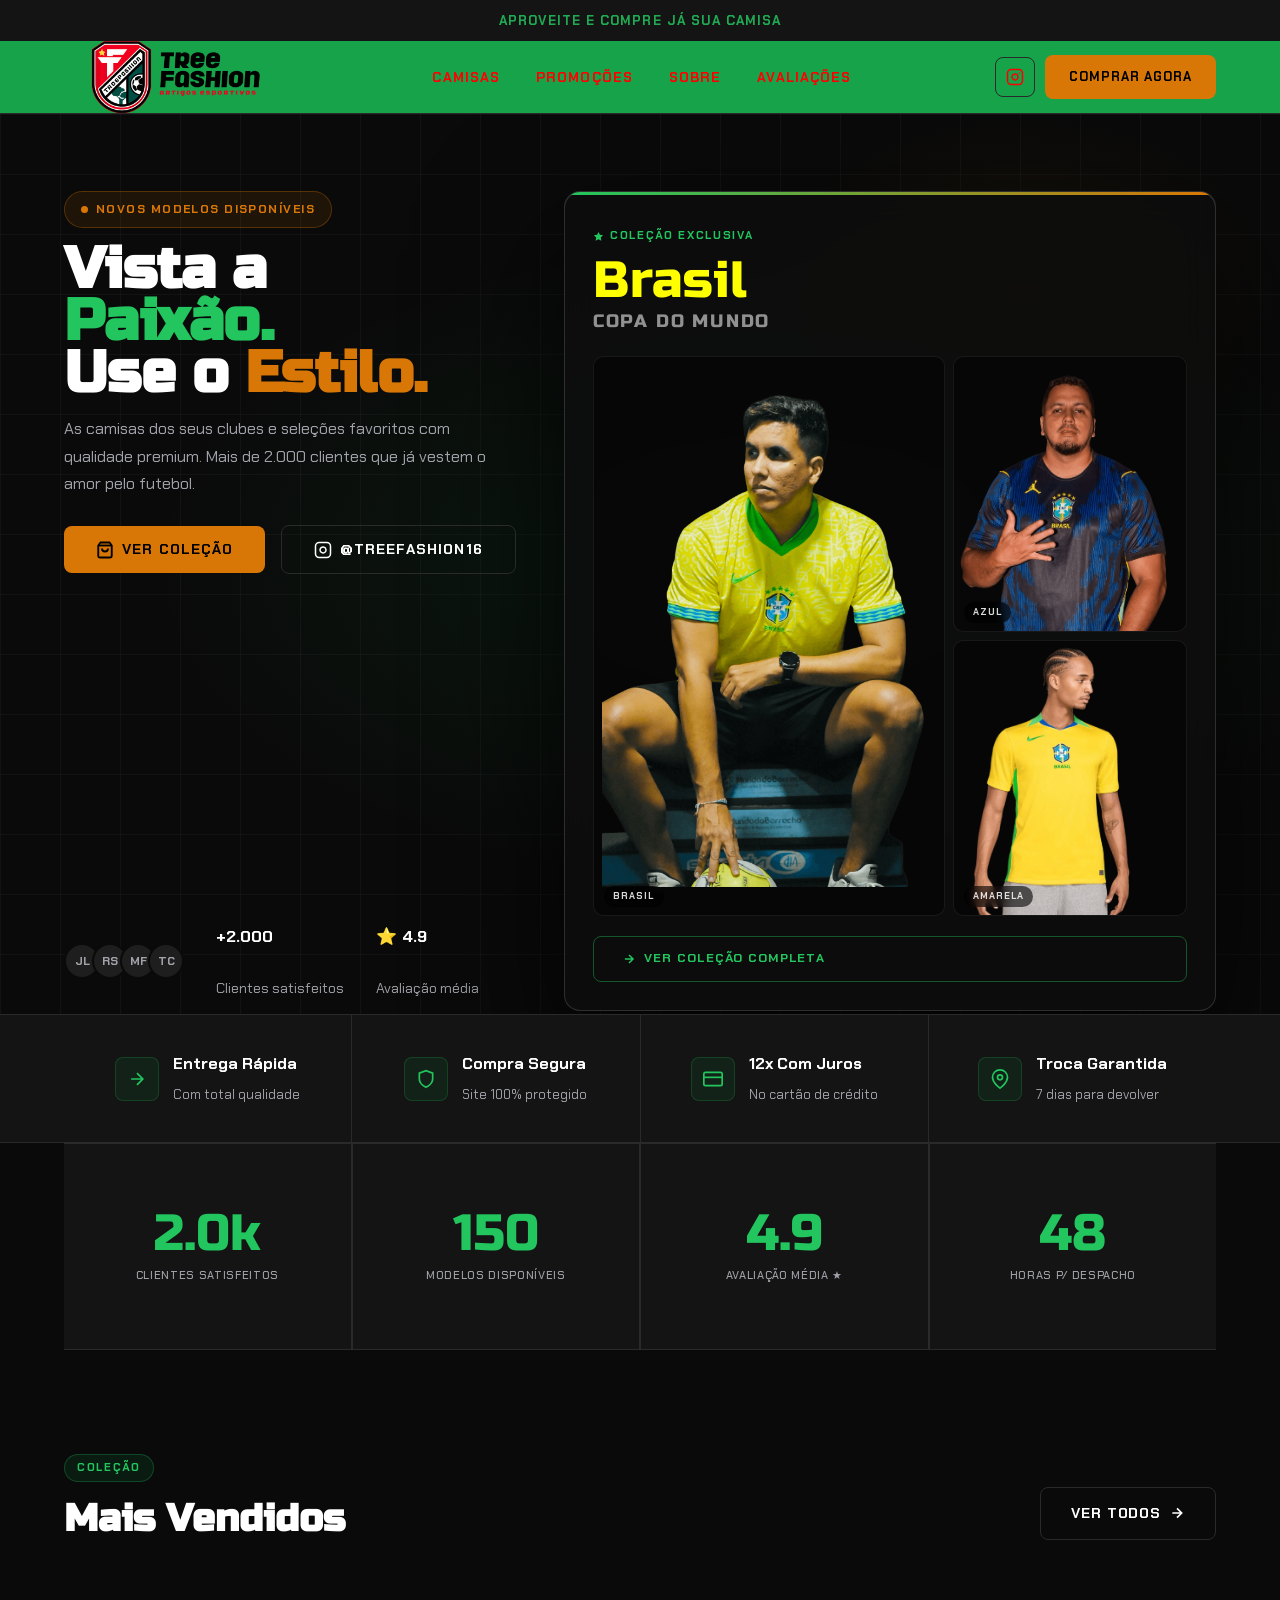
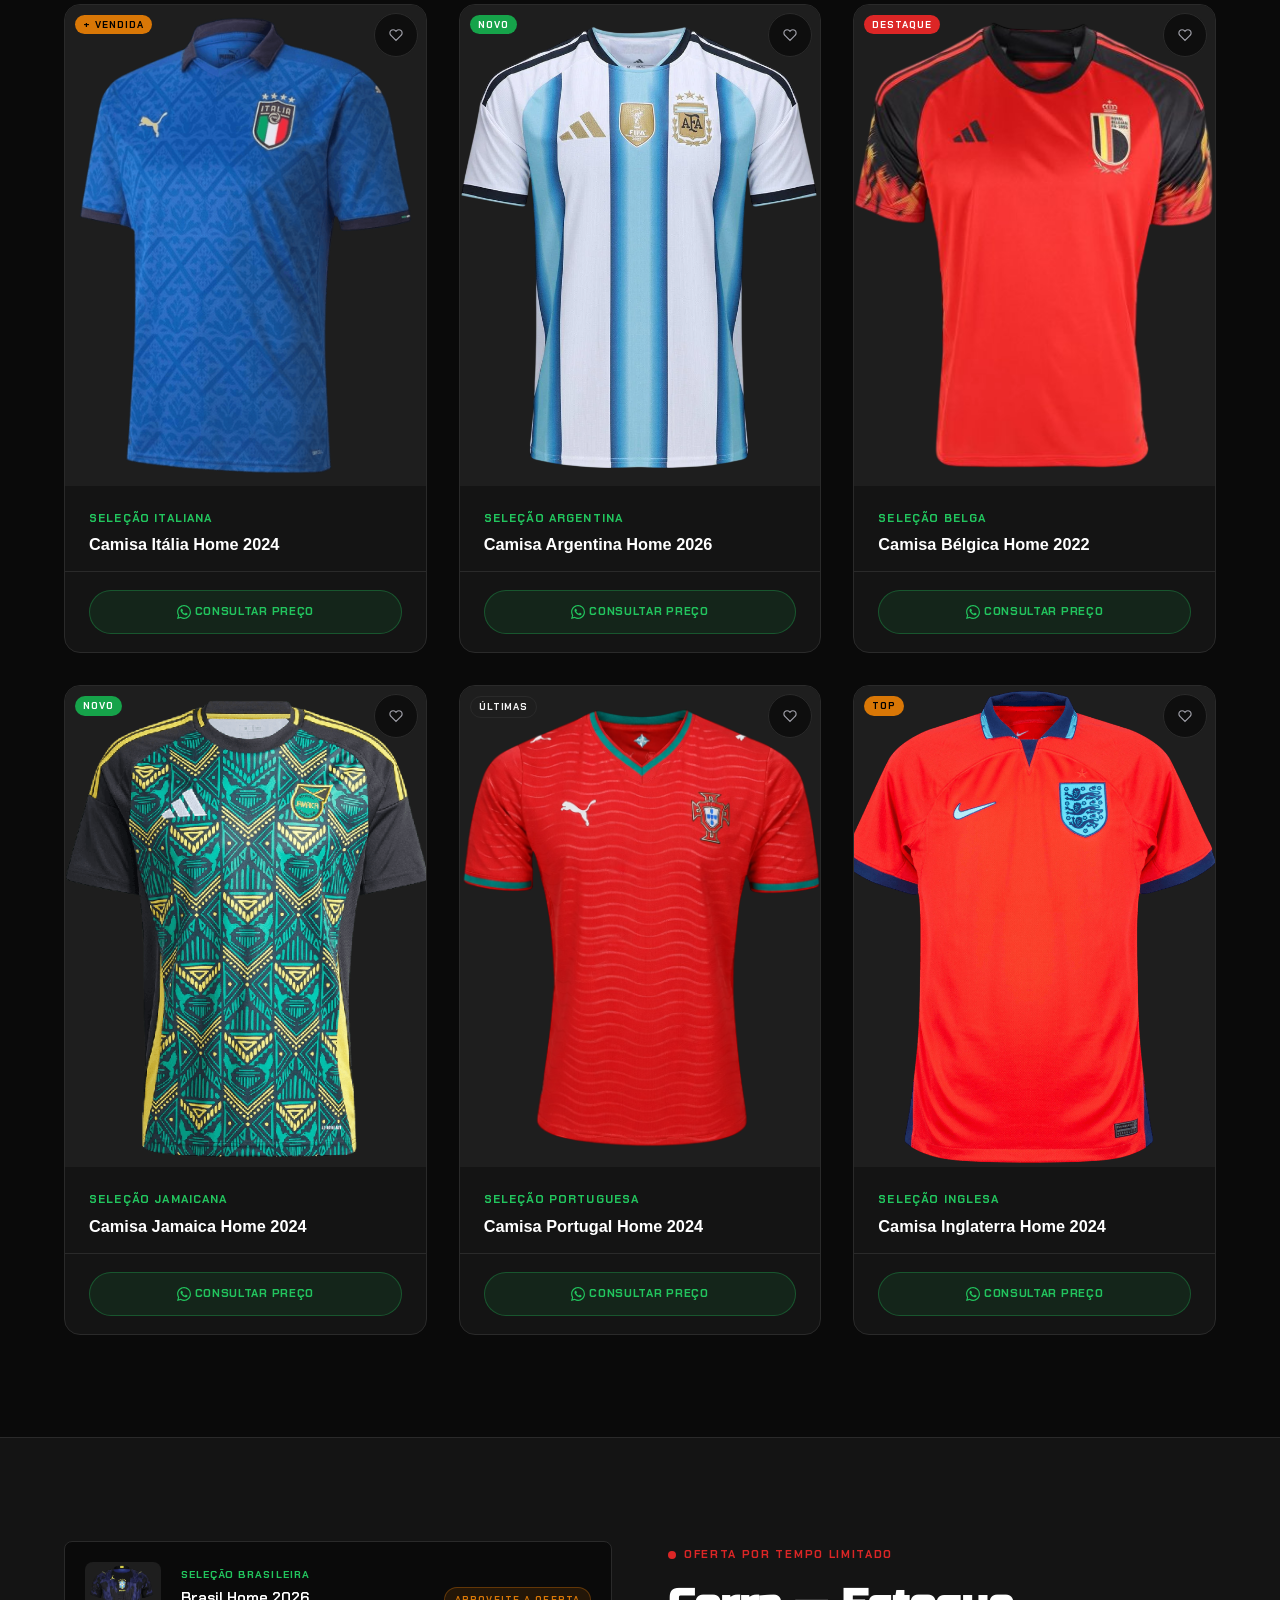
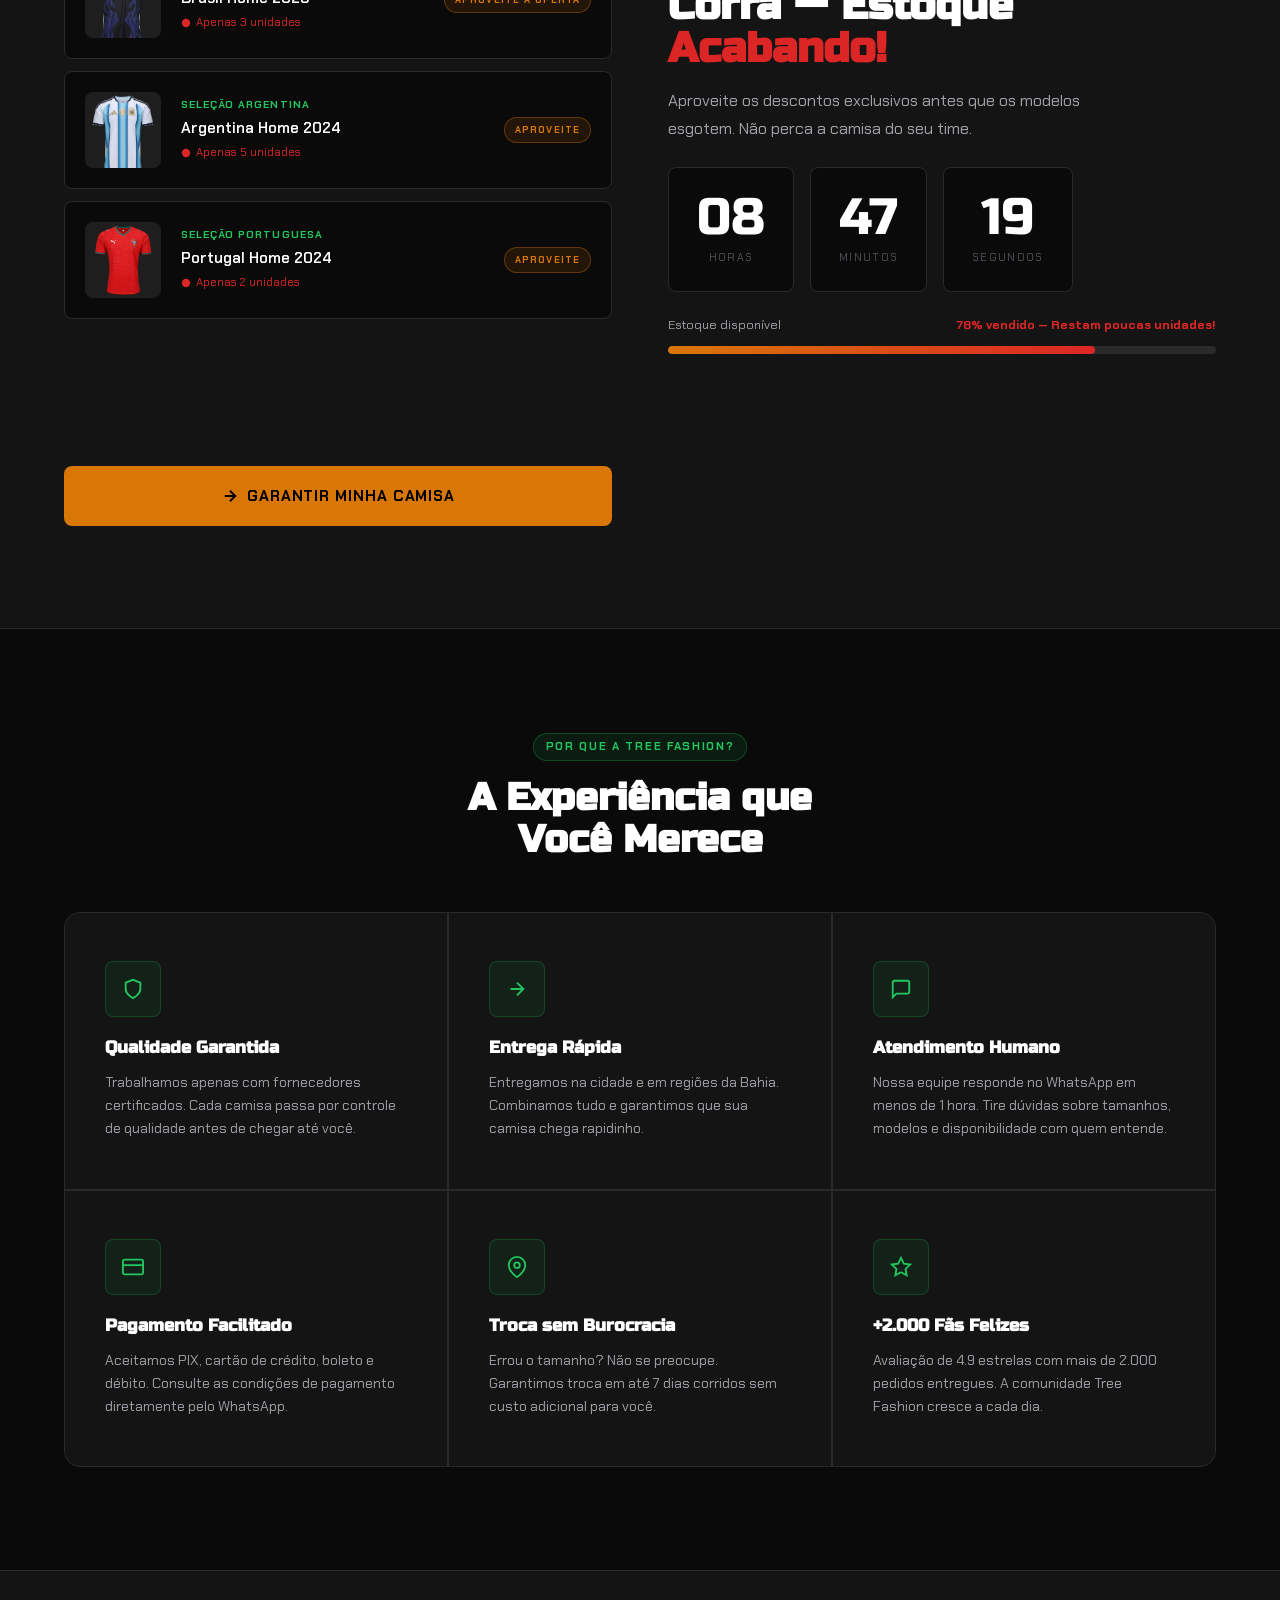
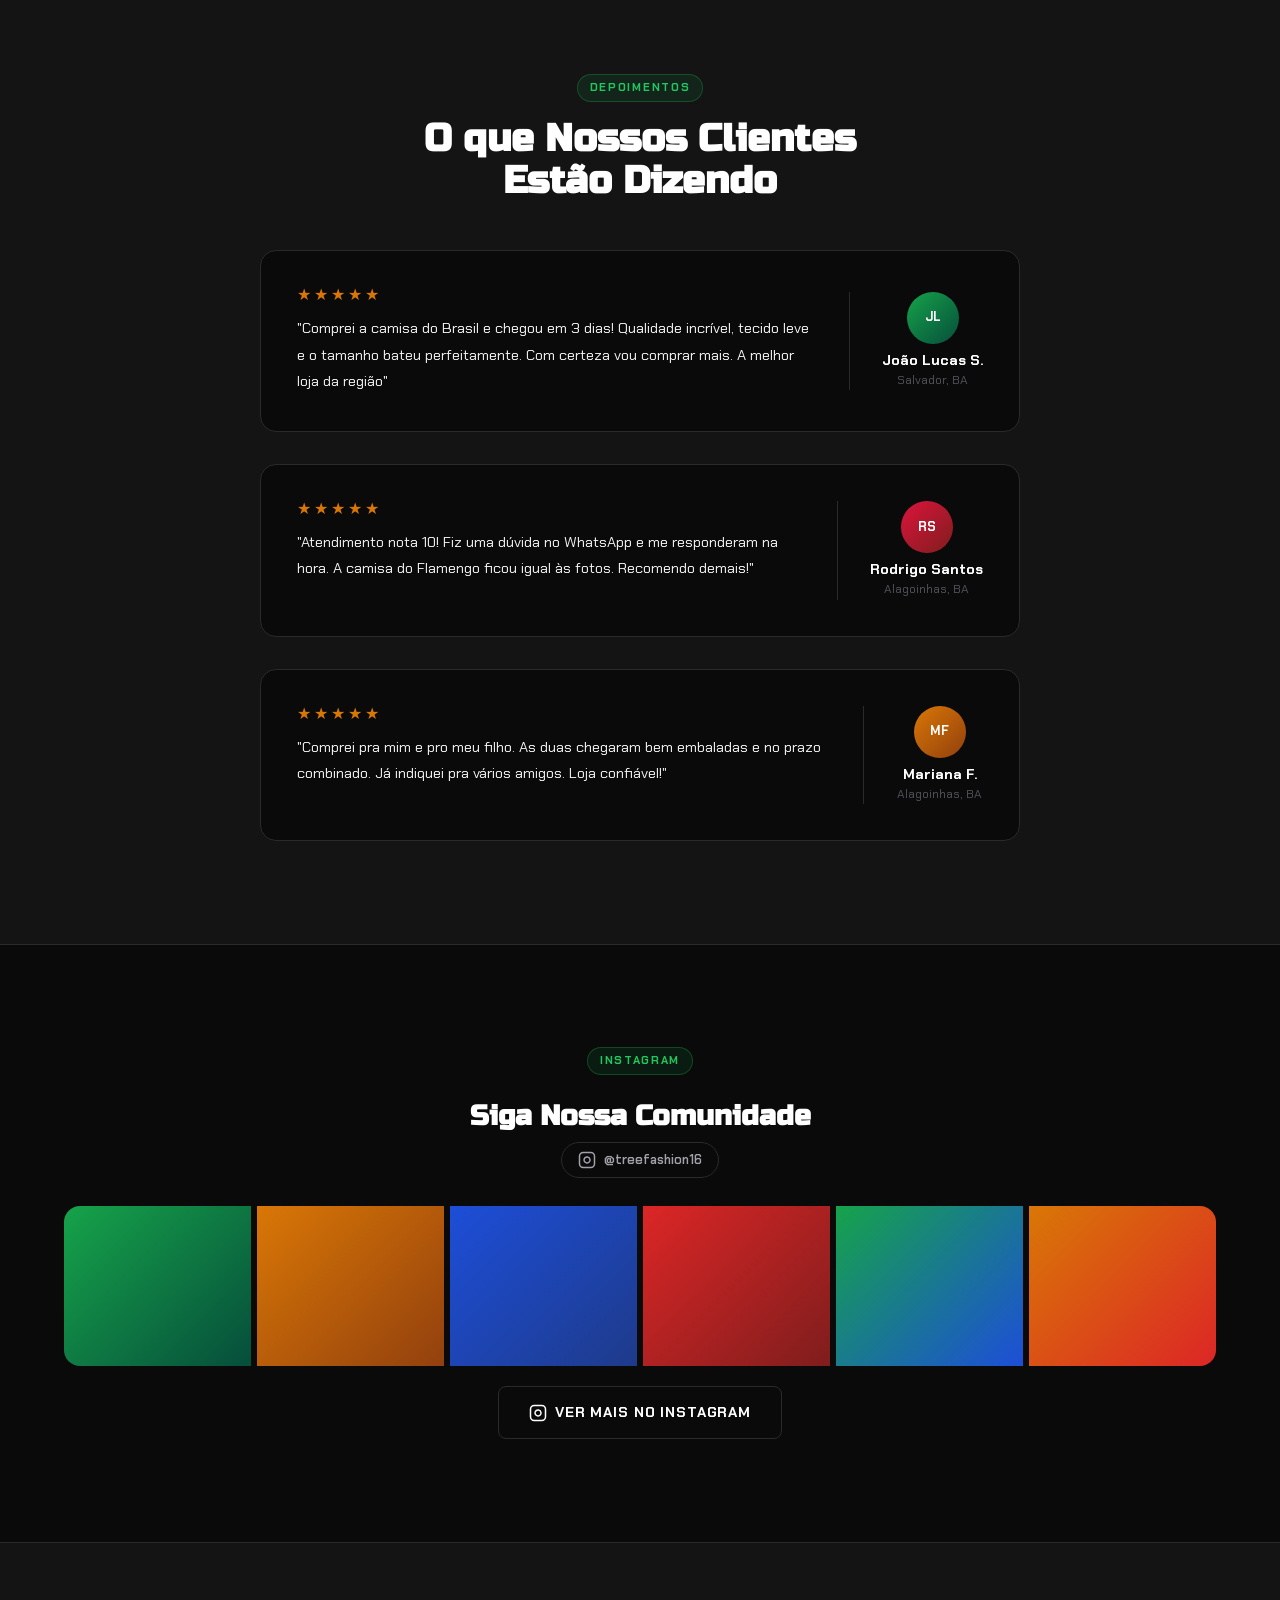
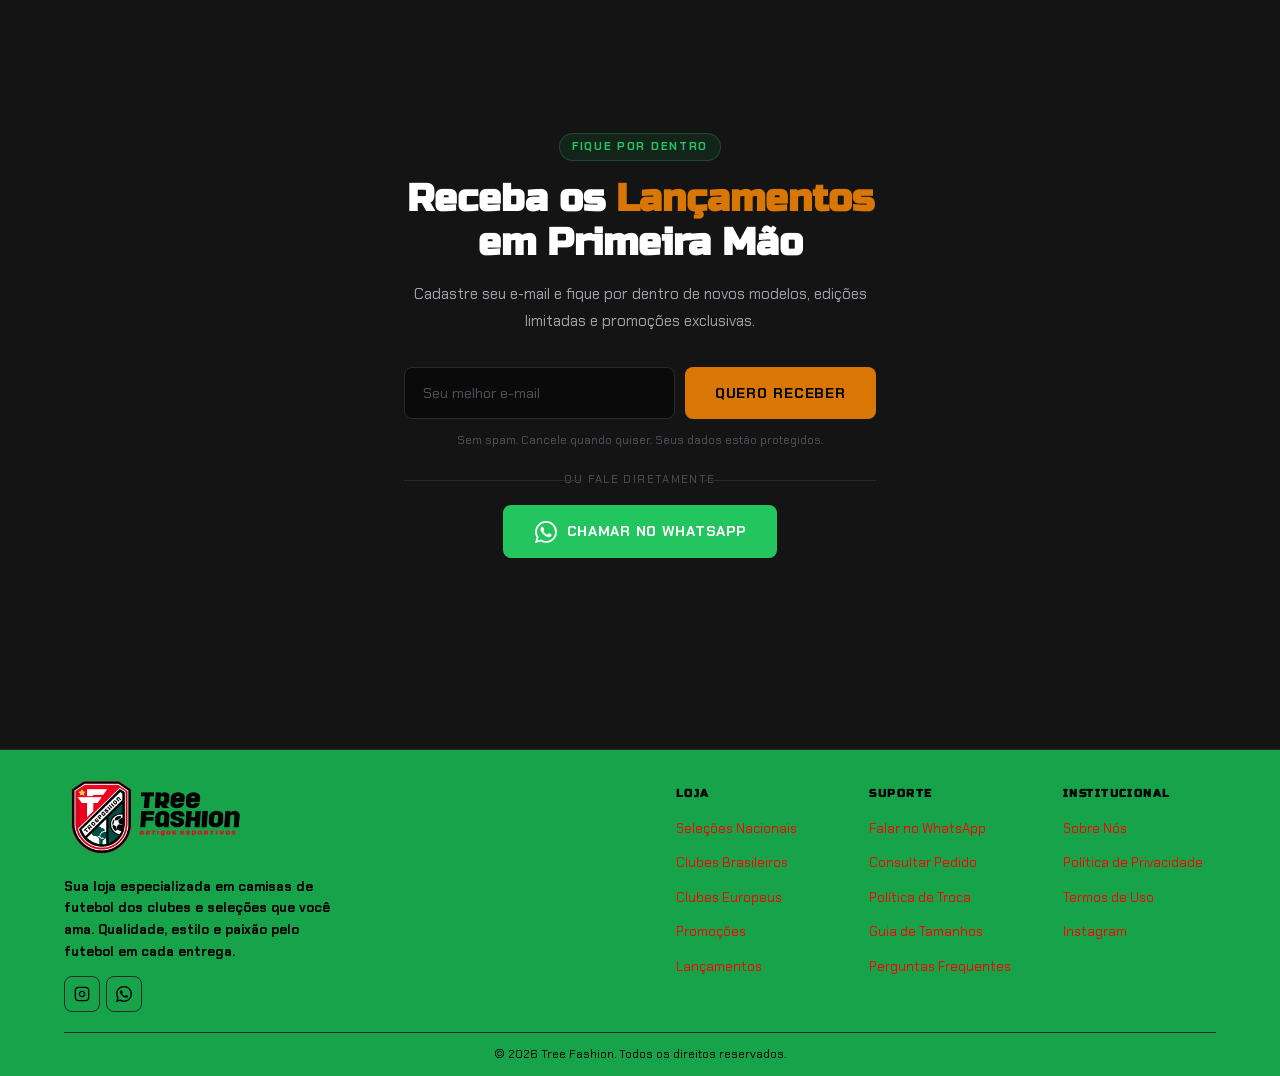
==== html/index.html @ 7b2c8f13 "Commit message: Initial commit" ====
<!DOCTYPE html>
<html lang="pt-BR">
<head>
<meta charset="UTF-8">
<meta name="viewport" content="width=device-width, initial-scale=1.0">
<title>Tree Fashion | Camisas de Futebol Originais</title>
<meta name="description" content="Camisas de futebol dos seus clubes e seleções favoritos. Qualidade premium, entrega rápida. Seja do time.">
<link rel="preconnect" href="https://fonts.googleapis.com">
<link rel="preconnect" href="https://fonts.gstatic.com" crossorigin>
<link href="https://fonts.googleapis.com/css2?family=Chakra+Petch:wght@300;400;500;600;700&family=Russo+One&display=swap" rel="stylesheet">
<link rel="stylesheet" href="../assets/css/main.css">
</head>
<body>

<!-- ANNOUNCEMENT BAR -->
<div class="announce-bar">
  <span><strong>APROVEITE E COMPRE JÁ SUA CAMISA</strong></span>
</div>

<!-- NAV -->
<nav class="nav" id="mainNav">
  <div class="container nav-inner">
    <a href="#" class="nav-logo">
  <img src="../img/logo.png" alt="Tree Fashion">
</a>
    <ul class="nav-links">
      <li><a href="#products"><strong>Camisas</strong></a></li>
      <li><a href="#urgency"><strong>Promoções</strong></a></li>
      <li><a href="#about"><strong>Sobre</strong></a></li>
      <li><a href="#testimonials"><strong>Avaliações</strong></a></li>
    </ul>
    <div class="nav-actions">
      <a href="https://www.instagram.com/treefashion16/" target="_blank" rel="noopener" class="nav-ig" aria-label="Instagram Tree Fashion">
        <svg width="18" height="18" viewBox="0 0 24 24" fill="none" stroke="currentColor" stroke-width="2" stroke-linecap="round" stroke-linejoin="round"><rect x="2" y="2" width="20" height="20" rx="5" ry="5"/><path d="M16 11.37A4 4 0 1 1 12.63 8 4 4 0 0 1 16 11.37z"/><line x1="17.5" y1="6.5" x2="17.51" y2="6.5"/></svg>
      </a>
      <a href="https://wa.me/55" class="nav-cta" aria-label="Comprar via WhatsApp">Comprar Agora</a>
      <button class="hamburger" id="hamburger" aria-label="Menu">
        <span></span><span></span><span></span>
      </button>
    </div>
  </div>
</nav>

<!-- MOBILE MENU -->
<div class="mobile-menu" id="mobileMenu" role="dialog" aria-modal="true" aria-label="Menu mobile">
  <button class="mobile-close" id="mobileClose" aria-label="Fechar menu">✕</button>
  <a href="#products" onclick="closeMobile()">Camisas</a>
  <a href="#urgency" onclick="closeMobile()">Promoções</a>
  <a href="#about" onclick="closeMobile()">Sobre</a>
  <a href="#testimonials" onclick="closeMobile()">Avaliações</a>
  <a href="https://wa.me/55" class="btn btn-green">Comprar via WhatsApp</a>
</div>

<!-- HERO -->
<section class="hero" id="home">
  <div class="hero-bg"></div>
  <div class="hero-grid-lines"></div>
  <div class="container hero-grid">
    <div class="hero-content">
      <div class="hero-eyebrow">
        <div class="hero-badge">
          <span class="pulse"></span>
          Novos modelos disponíveis
        </div>
      </div>
      <h1>
        Vista a<br>
        <span class="line-green">Paixão.</span><br>
        Use o <span class="line-gold">Estilo.</span>
      </h1>
      <p>
        As camisas dos seus clubes e seleções favoritos com qualidade premium.
        Mais de 2.000 clientes que já vestem o amor pelo futebol.
      </p>
      <div class="hero-actions">
        <a href="#products" class="btn btn-primary">
          <svg width="18" height="18" viewBox="0 0 24 24" fill="none" stroke="currentColor" stroke-width="2.5"><path d="M6 2L3 6v14a2 2 0 002 2h14a2 2 0 002-2V6l-3-4z"/><line x1="3" y1="6" x2="21" y2="6"/><path d="M16 10a4 4 0 01-8 0"/></svg>
          Ver Coleção
        </a>
        <a href="https://www.instagram.com/treefashion16/" target="_blank" rel="noopener" class="btn btn-outline">
          <svg width="18" height="18" viewBox="0 0 24 24" fill="none" stroke="currentColor" stroke-width="2"><rect x="2" y="2" width="20" height="20" rx="5"/><path d="M16 11.37A4 4 0 1 1 12.63 8 4 4 0 0 1 16 11.37z"/><line x1="17.5" y1="6.5" x2="17.51" y2="6.5"/></svg>
          @treefashion16
        </a>
      </div>
    </div>

    <div class="hero-social-proof">
      <div class="hero-avatars">
        <div class="av av-1" aria-hidden="true">JL</div>
        <div class="av av-2" aria-hidden="true">RS</div>
        <div class="av av-3" aria-hidden="true">MF</div>
        <div class="av av-4" aria-hidden="true">TC</div>
      </div>
      <div class="hero-stat">
        <strong>+2.000</strong><br>Clientes satisfeitos
      </div>
      <div class="hero-stat">
        <strong>⭐ 4.9</strong><br>Avaliação média
      </div>
    </div>

    <!-- Hero Visual: Coleção Brasil Copa do Mundo -->
    <div class="hero-visual" aria-label="Coleção Brasil Copa do Mundo">
    <div class="hero-collection-panel">

      <div class="hcp-header">
        <div class="hcp-eyebrow">
          <svg width="11" height="11" viewBox="0 0 24 24" fill="currentColor"><polygon points="12 2 15.09 8.26 22 9.27 17 14.14 18.18 21.02 12 17.77 5.82 21.02 7 14.14 2 9.27 8.91 8.26 12 2"/></svg>
          Coleção Exclusiva
        </div>
        <div class="hcp-title">
          <span class="hcp-brazil">Brasil</span>
          <span class="hcp-cup">Copa do Mundo</span>
        </div>
      </div>

      <div class="hcp-images">
        <!-- Slot principal -->
        <div class="hcp-slot hcp-slot-main">
          <img src="../img/brasilherminho.png" alt="Camisa Brasil Herminho Copa do Mundo" loading="lazy" class="hcp-img">
          <span class="hcp-slot-label">Brasil</span>
        </div>

        <div class="hcp-slots-row">
          <!-- Igor Azul -->
          <div class="hcp-slot">
            <img src="../img/brasiligorazul.png" alt="Camisa Brasil Ígora Azul Copa do Mundo" loading="lazy" class="hcp-img">
            <span class="hcp-slot-label">Azul</span>
          </div>
          <!-- Amarela -->
          <div class="hcp-slot">
            <img src="../img/brasilamarela.png" alt="Camisa Brasil Amarela Copa do Mundo" loading="lazy" class="hcp-img">
            <span class="hcp-slot-label">Amarela</span>
          </div>
        </div>
      </div>

      <a href="#products" class="hcp-cta-btn">
        <svg width="14" height="14" viewBox="0 0 24 24" fill="none" stroke="currentColor" stroke-width="2.5"><path d="M5 12h14M12 5l7 7-7 7"/></svg>
        Ver Coleção Completa
      </a>

    </div>
    </div>
  </div>
</section>

<!-- TRUST BAR -->
<div class="trust-bar">
  <div class="container">
    <div class="trust-bar-inner">
      <div class="trust-item">
        <div class="trust-icon">
          <svg width="20" height="20" viewBox="0 0 24 24" fill="none" stroke="currentColor" stroke-width="2"><path d="M5 12h14M12 5l7 7-7 7"/></svg>
        </div>
        <div class="trust-text">
          <strong>Entrega Rápida</strong>
          <span>Com total qualidade</span>
        </div>
      </div>
      <div class="trust-item">
        <div class="trust-icon">
          <svg width="20" height="20" viewBox="0 0 24 24" fill="none" stroke="currentColor" stroke-width="2"><path d="M12 22s8-4 8-10V5l-8-3-8 3v7c0 6 8 10 8 10z"/></svg>
        </div>
        <div class="trust-text">
          <strong>Compra Segura</strong>
          <span>Site 100% protegido</span>
        </div>
      </div>
      <div class="trust-item">
        <div class="trust-icon">
          <svg width="20" height="20" viewBox="0 0 24 24" fill="none" stroke="currentColor" stroke-width="2"><rect x="1" y="4" width="22" height="16" rx="2" ry="2"/><line x1="1" y1="10" x2="23" y2="10"/></svg>
        </div>
        <div class="trust-text">
          <strong>12x Com Juros</strong>
          <span>No cartão de crédito</span>
        </div>
      </div>
      <div class="trust-item">
        <div class="trust-icon">
          <svg width="20" height="20" viewBox="0 0 24 24" fill="none" stroke="currentColor" stroke-width="2"><path d="M21 10c0 7-9 13-9 13s-9-6-9-13a9 9 0 0118 0z"/><circle cx="12" cy="10" r="3"/></svg>
        </div>
        <div class="trust-text">
          <strong>Troca Garantida</strong>
          <span>7 dias para devolver</span>
        </div>
      </div>
    </div>
  </div>
</div>

<!-- STATS -->
<section class="stats-section" aria-label="Nossos números">
  <div class="container">
    <div class="stats-grid">
      <div class="stat-card reveal">
        <div class="stat-number" data-target="2000">0</div>
        <div class="stat-label">Clientes Satisfeitos</div>
      </div>
      <div class="stat-card reveal reveal-delay-1">
        <div class="stat-number" data-target="150">0</div>
        <div class="stat-label">Modelos Disponíveis</div>
      </div>
      <div class="stat-card reveal reveal-delay-2">
        <div class="stat-number" data-target="49" data-decimal="true">0</div>
        <div class="stat-label">Avaliação Média ★</div>
      </div>
      <div class="stat-card reveal reveal-delay-3">
        <div class="stat-number" data-target="48">0</div>
        <div class="stat-label">Horas p/ Despacho</div>
      </div>
    </div>
  </div>
</section>

<!-- PRODUCTS -->
<section class="products-section" id="products" aria-labelledby="products-title">
  <div class="container">
    <div class="section-header reveal">
      <div>
        <div class="section-tag">Coleção</div>
        <h2 class="section-title" id="products-title">Mais Vendidos</h2>
      </div>
      <a href="https://www.instagram.com/treefashion16/" target="_blank" rel="noopener" class="btn btn-outline">
        Ver Todos
        <svg width="16" height="16" viewBox="0 0 24 24" fill="none" stroke="currentColor" stroke-width="2.5"><path d="M5 12h14M12 5l7 7-7 7"/></svg>
      </a>
    </div>
    <div class="products-grid">

      <!-- Card 1: Inglaterra -->
      <article class="product-card reveal">
        <div class="product-img-wrap">
          <img src="../img/italia.png" alt="Camisa Itália Home 2024" class="product-photo" loading="lazy" width="400" height="300">
          <span class="product-badge badge-hot">+ Vendida</span>
          <button class="product-fav" aria-label="Favoritar camisa Itália">
            <svg width="14" height="14" viewBox="0 0 24 24" fill="none" stroke="currentColor" stroke-width="2"><path d="M20.84 4.61a5.5 5.5 0 00-7.78 0L12 5.67l-1.06-1.06a5.5 5.5 0 00-7.78 7.78l1.06 1.06L12 21.23l7.78-7.78 1.06-1.06a5.5 5.5 0 000-7.78z"/></svg>
          </button>
        </div>
        <div class="product-info">
          <div class="product-team">Seleção Italiana</div>
          <h3 class="product-name">Camisa Itália Home 2024</h3>
        </div>
        <div class="product-footer">
            <a href="https://wa.me/55" class="product-whatsapp-cta" aria-label="Consultar preço Itália via WhatsApp">
              <svg width="14" height="14" viewBox="0 0 24 24" fill="currentColor"><path d="M17.472 14.382c-.297-.149-1.758-.867-2.03-.967-.273-.099-.471-.148-.67.15-.197.297-.767.966-.94 1.164-.173.199-.347.223-.644.075-.297-.15-1.255-.463-2.39-1.475-.883-.788-1.48-1.761-1.653-2.059-.173-.297-.018-.458.13-.606.134-.133.298-.347.446-.52.149-.174.198-.298.298-.497.099-.198.05-.371-.025-.52-.075-.149-.669-1.612-.916-2.207-.242-.579-.487-.5-.669-.51-.173-.008-.371-.01-.57-.01-.198 0-.52.074-.792.372-.272.297-1.04 1.016-1.04 2.479 0 1.462 1.065 2.875 1.213 3.074.149.198 2.096 3.2 5.077 4.487.709.306 1.262.489 1.694.625.712.227 1.36.195 1.871.118.571-.085 1.758-.719 2.006-1.413.248-.694.248-1.289.173-1.413-.074-.124-.272-.198-.57-.347m-5.421 7.403h-.004a9.87 9.87 0 01-5.031-1.378l-.361-.214-3.741.982.998-3.648-.235-.374a9.86 9.86 0 01-1.51-5.26c.001-5.45 4.436-9.884 9.888-9.884 2.64 0 5.122 1.03 6.988 2.898a9.825 9.825 0 012.893 6.994c-.003 5.45-4.437 9.884-9.885 9.884m8.413-18.297A11.815 11.815 0 0012.05 0C5.495 0 .16 5.335.157 11.892c0 2.096.547 4.142 1.588 5.945L.057 24l6.305-1.654a11.882 11.882 0 005.683 1.448h.005c6.554 0 11.89-5.335 11.893-11.893a11.821 11.821 0 00-3.48-8.413z"/></svg>
              Consultar Preço
            </a>
        </div>
      </article>

      <!-- Card 2: Argentina -->
      <article class="product-card reveal reveal-delay-1">
        <div class="product-img-wrap">
          <img src="../img/argentina.png" alt="Camisa Argentina Home 2024" class="product-photo" loading="lazy" width="400" height="300">
          <span class="product-badge badge-new">Novo</span>
          <button class="product-fav" aria-label="Favoritar camisa Argentina">
            <svg width="14" height="14" viewBox="0 0 24 24" fill="none" stroke="currentColor" stroke-width="2"><path d="M20.84 4.61a5.5 5.5 0 00-7.78 0L12 5.67l-1.06-1.06a5.5 5.5 0 00-7.78 7.78l1.06 1.06L12 21.23l7.78-7.78 1.06-1.06a5.5 5.5 0 000-7.78z"/></svg>
          </button>
        </div>
        <div class="product-info">
          <div class="product-team">Seleção Argentina</div>
          <h3 class="product-name">Camisa Argentina Home 2026</h3>
        </div>
        <div class="product-footer">
            <a href="https://wa.me/55" class="product-whatsapp-cta" aria-label="Consultar preço Argentina via WhatsApp">
              <svg width="14" height="14" viewBox="0 0 24 24" fill="currentColor"><path d="M17.472 14.382c-.297-.149-1.758-.867-2.03-.967-.273-.099-.471-.148-.67.15-.197.297-.767.966-.94 1.164-.173.199-.347.223-.644.075-.297-.15-1.255-.463-2.39-1.475-.883-.788-1.48-1.761-1.653-2.059-.173-.297-.018-.458.13-.606.134-.133.298-.347.446-.52.149-.174.198-.298.298-.497.099-.198.05-.371-.025-.52-.075-.149-.669-1.612-.916-2.207-.242-.579-.487-.5-.669-.51-.173-.008-.371-.01-.57-.01-.198 0-.52.074-.792.372-.272.297-1.04 1.016-1.04 2.479 0 1.462 1.065 2.875 1.213 3.074.149.198 2.096 3.2 5.077 4.487.709.306 1.262.489 1.694.625.712.227 1.36.195 1.871.118.571-.085 1.758-.719 2.006-1.413.248-.694.248-1.289.173-1.413-.074-.124-.272-.198-.57-.347m-5.421 7.403h-.004a9.87 9.87 0 01-5.031-1.378l-.361-.214-3.741.982.998-3.648-.235-.374a9.86 9.86 0 01-1.51-5.26c.001-5.45 4.436-9.884 9.888-9.884 2.64 0 5.122 1.03 6.988 2.898a9.825 9.825 0 012.893 6.994c-.003 5.45-4.437 9.884-9.885 9.884m8.413-18.297A11.815 11.815 0 0012.05 0C5.495 0 .16 5.335.157 11.892c0 2.096.547 4.142 1.588 5.945L.057 24l6.305-1.654a11.882 11.882 0 005.683 1.448h.005c6.554 0 11.89-5.335 11.893-11.893a11.821 11.821 0 00-3.48-8.413z"/></svg>
              Consultar Preço
            </a>
        </div>
      </article>

      <!-- Card 3: Bélgica -->
      <article class="product-card reveal reveal-delay-2">
        <div class="product-img-wrap">
          <img src="../img/belgica.png" alt="Camisa Bélgica Home 2022" class="product-photo" loading="lazy" width="400" height="300">
          <span class="product-badge badge-off">Destaque</span>
          <button class="product-fav" aria-label="Favoritar camisa Bélgica">
            <svg width="14" height="14" viewBox="0 0 24 24" fill="none" stroke="currentColor" stroke-width="2"><path d="M20.84 4.61a5.5 5.5 0 00-7.78 0L12 5.67l-1.06-1.06a5.5 5.5 0 00-7.78 7.78l1.06 1.06L12 21.23l7.78-7.78 1.06-1.06a5.5 5.5 0 000-7.78z"/></svg>
          </button>
        </div>
        <div class="product-info">
          <div class="product-team">Seleção Belga</div>
          <h3 class="product-name">Camisa Bélgica Home 2022</h3>
        </div>
        <div class="product-footer">
            <a href="https://wa.me/55" class="product-whatsapp-cta" aria-label="Consultar preço Bélgica via WhatsApp">
              <svg width="14" height="14" viewBox="0 0 24 24" fill="currentColor"><path d="M17.472 14.382c-.297-.149-1.758-.867-2.03-.967-.273-.099-.471-.148-.67.15-.197.297-.767.966-.94 1.164-.173.199-.347.223-.644.075-.297-.15-1.255-.463-2.39-1.475-.883-.788-1.48-1.761-1.653-2.059-.173-.297-.018-.458.13-.606.134-.133.298-.347.446-.52.149-.174.198-.298.298-.497.099-.198.05-.371-.025-.52-.075-.149-.669-1.612-.916-2.207-.242-.579-.487-.5-.669-.51-.173-.008-.371-.01-.57-.01-.198 0-.52.074-.792.372-.272.297-1.04 1.016-1.04 2.479 0 1.462 1.065 2.875 1.213 3.074.149.198 2.096 3.2 5.077 4.487.709.306 1.262.489 1.694.625.712.227 1.36.195 1.871.118.571-.085 1.758-.719 2.006-1.413.248-.694.248-1.289.173-1.413-.074-.124-.272-.198-.57-.347m-5.421 7.403h-.004a9.87 9.87 0 01-5.031-1.378l-.361-.214-3.741.982.998-3.648-.235-.374a9.86 9.86 0 01-1.51-5.26c.001-5.45 4.436-9.884 9.888-9.884 2.64 0 5.122 1.03 6.988 2.898a9.825 9.825 0 012.893 6.994c-.003 5.45-4.437 9.884-9.885 9.884m8.413-18.297A11.815 11.815 0 0012.05 0C5.495 0 .16 5.335.157 11.892c0 2.096.547 4.142 1.588 5.945L.057 24l6.305-1.654a11.882 11.882 0 005.683 1.448h.005c6.554 0 11.89-5.335 11.893-11.893a11.821 11.821 0 00-3.48-8.413z"/></svg>
              Consultar Preço
            </a>
        </div>
      </article>

      <!-- Card 4: Jamaica -->
      <article class="product-card reveal reveal-delay-1">
        <div class="product-img-wrap">
          <img src="../img/jamaica.png" alt="Camisa Jamaica Home" class="product-photo" loading="lazy" width="400" height="300">
          <span class="product-badge badge-new">Novo</span>
          <button class="product-fav" aria-label="Favoritar camisa Jamaica">
            <svg width="14" height="14" viewBox="0 0 24 24" fill="none" stroke="currentColor" stroke-width="2"><path d="M20.84 4.61a5.5 5.5 0 00-7.78 0L12 5.67l-1.06-1.06a5.5 5.5 0 00-7.78 7.78l1.06 1.06L12 21.23l7.78-7.78 1.06-1.06a5.5 5.5 0 000-7.78z"/></svg>
          </button>
        </div>
        <div class="product-info">
          <div class="product-team">Seleção Jamaicana</div>
          <h3 class="product-name">Camisa Jamaica Home 2024</h3>
        </div>
        <div class="product-footer">
            <a href="https://wa.me/55" class="product-whatsapp-cta" aria-label="Consultar preço Jamaica via WhatsApp">
              <svg width="14" height="14" viewBox="0 0 24 24" fill="currentColor"><path d="M17.472 14.382c-.297-.149-1.758-.867-2.03-.967-.273-.099-.471-.148-.67.15-.197.297-.767.966-.94 1.164-.173.199-.347.223-.644.075-.297-.15-1.255-.463-2.39-1.475-.883-.788-1.48-1.761-1.653-2.059-.173-.297-.018-.458.13-.606.134-.133.298-.347.446-.52.149-.174.198-.298.298-.497.099-.198.05-.371-.025-.52-.075-.149-.669-1.612-.916-2.207-.242-.579-.487-.5-.669-.51-.173-.008-.371-.01-.57-.01-.198 0-.52.074-.792.372-.272.297-1.04 1.016-1.04 2.479 0 1.462 1.065 2.875 1.213 3.074.149.198 2.096 3.2 5.077 4.487.709.306 1.262.489 1.694.625.712.227 1.36.195 1.871.118.571-.085 1.758-.719 2.006-1.413.248-.694.248-1.289.173-1.413-.074-.124-.272-.198-.57-.347m-5.421 7.403h-.004a9.87 9.87 0 01-5.031-1.378l-.361-.214-3.741.982.998-3.648-.235-.374a9.86 9.86 0 01-1.51-5.26c.001-5.45 4.436-9.884 9.888-9.884 2.64 0 5.122 1.03 6.988 2.898a9.825 9.825 0 012.893 6.994c-.003 5.45-4.437 9.884-9.885 9.884m8.413-18.297A11.815 11.815 0 0012.05 0C5.495 0 .16 5.335.157 11.892c0 2.096.547 4.142 1.588 5.945L.057 24l6.305-1.654a11.882 11.882 0 005.683 1.448h.005c6.554 0 11.89-5.335 11.893-11.893a11.821 11.821 0 00-3.48-8.413z"/></svg>
              Consultar Preço
            </a>
        </div>
      </article>

      <!-- Card 5: Portugal -->
      <article class="product-card reveal reveal-delay-2">
        <div class="product-img-wrap">
          <img src="../img/portugal.png" alt="Camisa Portugal Home" class="product-photo" loading="lazy" width="400" height="300">
          <span class="product-badge badge-last">Últimas</span>
          <button class="product-fav" aria-label="Favoritar camisa Portugal">
            <svg width="14" height="14" viewBox="0 0 24 24" fill="none" stroke="currentColor" stroke-width="2"><path d="M20.84 4.61a5.5 5.5 0 00-7.78 0L12 5.67l-1.06-1.06a5.5 5.5 0 00-7.78 7.78l1.06 1.06L12 21.23l7.78-7.78 1.06-1.06a5.5 5.5 0 000-7.78z"/></svg>
          </button>
        </div>
        <div class="product-info">
          <div class="product-team">Seleção Portuguesa</div>
          <h3 class="product-name">Camisa Portugal Home 2024</h3>
        </div>
        <div class="product-footer">
            <a href="https://wa.me/55" class="product-whatsapp-cta" aria-label="Consultar preço Portugal via WhatsApp">
              <svg width="14" height="14" viewBox="0 0 24 24" fill="currentColor"><path d="M17.472 14.382c-.297-.149-1.758-.867-2.03-.967-.273-.099-.471-.148-.67.15-.197.297-.767.966-.94 1.164-.173.199-.347.223-.644.075-.297-.15-1.255-.463-2.39-1.475-.883-.788-1.48-1.761-1.653-2.059-.173-.297-.018-.458.13-.606.134-.133.298-.347.446-.52.149-.174.198-.298.298-.497.099-.198.05-.371-.025-.52-.075-.149-.669-1.612-.916-2.207-.242-.579-.487-.5-.669-.51-.173-.008-.371-.01-.57-.01-.198 0-.52.074-.792.372-.272.297-1.04 1.016-1.04 2.479 0 1.462 1.065 2.875 1.213 3.074.149.198 2.096 3.2 5.077 4.487.709.306 1.262.489 1.694.625.712.227 1.36.195 1.871.118.571-.085 1.758-.719 2.006-1.413.248-.694.248-1.289.173-1.413-.074-.124-.272-.198-.57-.347m-5.421 7.403h-.004a9.87 9.87 0 01-5.031-1.378l-.361-.214-3.741.982.998-3.648-.235-.374a9.86 9.86 0 01-1.51-5.26c.001-5.45 4.436-9.884 9.888-9.884 2.64 0 5.122 1.03 6.988 2.898a9.825 9.825 0 012.893 6.994c-.003 5.45-4.437 9.884-9.885 9.884m8.413-18.297A11.815 11.815 0 0012.05 0C5.495 0 .16 5.335.157 11.892c0 2.096.547 4.142 1.588 5.945L.057 24l6.305-1.654a11.882 11.882 0 005.683 1.448h.005c6.554 0 11.89-5.335 11.893-11.893a11.821 11.821 0 00-3.48-8.413z"/></svg>
              Consultar Preço
            </a>
        </div>
      </article>

      <!-- Card 6: Barcelona -->
      <article class="product-card reveal reveal-delay-3">
        <div class="product-img-wrap">
          <img src="../img/inglaterra.png" alt="Camisa Inglaterra Home 2024" class="product-photo" loading="lazy" width="400" height="300">
          <span class="product-badge badge-hot">Top</span>
          <button class="product-fav" aria-label="Favoritar camisa Inglaterra">
            <svg width="14" height="14" viewBox="0 0 24 24" fill="none" stroke="currentColor" stroke-width="2"><path d="M20.84 4.61a5.5 5.5 0 00-7.78 0L12 5.67l-1.06-1.06a5.5 5.5 0 00-7.78 7.78l1.06 1.06L12 21.23l7.78-7.78 1.06-1.06a5.5 5.5 0 000-7.78z"/></svg>
          </button>
        </div>
        <div class="product-info">
          <div class="product-team">Seleção Inglesa</div>
          <h3 class="product-name">Camisa Inglaterra Home 2024</h3>
        </div>
        <div class="product-footer">
            <a href="https://wa.me/55" class="product-whatsapp-cta" aria-label="Consultar preço Inglaterra via WhatsApp">
              <svg width="14" height="14" viewBox="0 0 24 24" fill="currentColor"><path d="M17.472 14.382c-.297-.149-1.758-.867-2.03-.967-.273-.099-.471-.148-.67.15-.197.297-.767.966-.94 1.164-.173.199-.347.223-.644.075-.297-.15-1.255-.463-2.39-1.475-.883-.788-1.48-1.761-1.653-2.059-.173-.297-.018-.458.13-.606.134-.133.298-.347.446-.52.149-.174.198-.298.298-.497.099-.198.05-.371-.025-.52-.075-.149-.669-1.612-.916-2.207-.242-.579-.487-.5-.669-.51-.173-.008-.371-.01-.57-.01-.198 0-.52.074-.792.372-.272.297-1.04 1.016-1.04 2.479 0 1.462 1.065 2.875 1.213 3.074.149.198 2.096 3.2 5.077 4.487.709.306 1.262.489 1.694.625.712.227 1.36.195 1.871.118.571-.085 1.758-.719 2.006-1.413.248-.694.248-1.289.173-1.413-.074-.124-.272-.198-.57-.347m-5.421 7.403h-.004a9.87 9.87 0 01-5.031-1.378l-.361-.214-3.741.982.998-3.648-.235-.374a9.86 9.86 0 01-1.51-5.26c.001-5.45 4.436-9.884 9.888-9.884 2.64 0 5.122 1.03 6.988 2.898a9.825 9.825 0 012.893 6.994c-.003 5.45-4.437 9.884-9.885 9.884m8.413-18.297A11.815 11.815 0 0012.05 0C5.495 0 .16 5.335.157 11.892c0 2.096.547 4.142 1.588 5.945L.057 24l6.305-1.654a11.882 11.882 0 005.683 1.448h.005c6.554 0 11.89-5.335 11.893-11.893a11.821 11.821 0 00-3.48-8.413z"/></svg>
              Consultar Preço
            </a>
        </div>
      </article>

    </div>
  </div>
</section>

<!-- URGENCY / SCARCITY -->
<section class="urgency-section" id="urgency" aria-labelledby="urgency-title">
  <div class="container">
    <div class="urgency-inner">
      <div class="urgency-left reveal">
        <div class="urgency-label">
          <span class="blink"></span>
          Oferta por tempo limitado
        </div>
        <h2 class="urgency-title" id="urgency-title">Corra — Estoque<br><span style="color:var(--red)">Acabando!</span></h2>
        <p class="urgency-sub">Aproveite os descontos exclusivos antes que os modelos esgotem. Não perca a camisa do seu time.</p>

        <div class="countdown-wrap" role="timer" aria-label="Tempo restante da oferta">
          <div class="countdown-block">
            <span class="countdown-num" id="cdHours">08</span>
            <span class="countdown-lbl">Horas</span>
          </div>
          <div class="countdown-block">
            <span class="countdown-num" id="cdMins">47</span>
            <span class="countdown-lbl">Minutos</span>
          </div>
          <div class="countdown-block">
            <span class="countdown-num" id="cdSecs">23</span>
            <span class="countdown-lbl">Segundos</span>
          </div>
        </div>

        <div class="stock-bar-wrap">
          <div class="stock-label">
            <span>Estoque disponível</span>
            <strong>78% vendido — Restam poucas unidades!</strong>
          </div>
          <div class="stock-bar" role="progressbar" aria-valuenow="78" aria-valuemin="0" aria-valuemax="100" aria-label="78% do estoque vendido">
            <div class="stock-fill"></div>
          </div>
        </div>

      </div>

      <div class="urgency-products reveal reveal-delay-2">
        <div class="urgency-card">
          <div class="urgency-card-img">
            <img src="../img/brasilasul2.png" alt="Camisa Brasil" loading="lazy">
          </div>
          <div class="urgency-card-info">
            <div class="urgency-card-team">Seleção Brasileira</div>
            <div class="urgency-card-name">Brasil Home 2026</div>
            <div class="urgency-stock">
              <svg width="10" height="10" viewBox="0 0 24 24" fill="currentColor"><circle cx="12" cy="12" r="10"/></svg>
              Apenas 3 unidades
            </div>
          </div>
          <div class="urgency-card-price">APROVEITE A OFERTA</div>
        </div>

        <div class="urgency-card">
          <div class="urgency-card-img">
            <img src="../img/argentina.png" alt="Camisa Argentina" loading="lazy">
          </div>
          <div class="urgency-card-info">
            <div class="urgency-card-team">Seleção Argentina</div>
            <div class="urgency-card-name">Argentina Home 2024</div>
            <div class="urgency-stock">
              <svg width="10" height="10" viewBox="0 0 24 24" fill="currentColor"><circle cx="12" cy="12" r="10"/></svg>
              Apenas 5 unidades
            </div>
          </div>
          <div class="urgency-card-price">APROVEITE</div>
        </div>

        <div class="urgency-card">
          <div class="urgency-card-img">
            <img src="../img/portugal.png" alt="Camisa Portugal" loading="lazy">
          </div>
          <div class="urgency-card-info">
            <div class="urgency-card-team">Seleção Portuguesa</div>
            <div class="urgency-card-name">Portugal Home 2024</div>
            <div class="urgency-stock">
              <svg width="10" height="10" viewBox="0 0 24 24" fill="currentColor"><circle cx="12" cy="12" r="10"/></svg>
              Apenas 2 unidades
            </div>
          </div>
          <div class="urgency-card-price">APROVEITE</div>
        </div>
      </div>

      <a href="https://wa.me/55" class="btn btn-primary urgency-btn-cta" aria-label="Garantir minha camisa via WhatsApp">
        <svg width="18" height="18" viewBox="0 0 24 24" fill="none" stroke="currentColor" stroke-width="2.5"><path d="M5 12h14M12 5l7 7-7 7"/></svg>
        Garantir Minha Camisa
      </a>
    </div>
  </div>
</section>

<!-- WHY -->
<section class="why-section" id="about" aria-labelledby="why-title">
  <div class="container">
    <div style="text-align:center;" class="reveal">
      <div class="section-tag">Por que a Tree Fashion?</div>
      <h2 class="section-title" id="why-title">A Experiência que<br>Você Merece</h2>
    </div>
    <div class="why-grid">
      <div class="why-card reveal reveal-delay-1">
        <div class="why-icon">
          <svg width="22" height="22" viewBox="0 0 24 24" fill="none" stroke="currentColor" stroke-width="2"><path d="M12 22s8-4 8-10V5l-8-3-8 3v7c0 6 8 10 8 10z"/></svg>
        </div>
        <h3>Qualidade Garantida</h3>
        <p>Trabalhamos apenas com fornecedores certificados. Cada camisa passa por controle de qualidade antes de chegar até você.</p>
      </div>
      <div class="why-card reveal reveal-delay-2">
        <div class="why-icon">
          <svg width="22" height="22" viewBox="0 0 24 24" fill="none" stroke="currentColor" stroke-width="2"><path d="M5 12h14M12 5l7 7-7 7"/></svg>
        </div>
        <h3>Entrega Rápida</h3>
        <p>Entregamos na cidade e em regiões da Bahia. Combinamos tudo e garantimos que sua camisa chega rapidinho.</p>
      </div>
      <div class="why-card reveal reveal-delay-3">
        <div class="why-icon">
          <svg width="22" height="22" viewBox="0 0 24 24" fill="none" stroke="currentColor" stroke-width="2"><path d="M21 15a2 2 0 01-2 2H7l-4 4V5a2 2 0 012-2h14a2 2 0 012 2z"/></svg>
        </div>
        <h3>Atendimento Humano</h3>
        <p>Nossa equipe responde no WhatsApp em menos de 1 hora. Tire dúvidas sobre tamanhos, modelos e disponibilidade com quem entende.</p>
      </div>
      <div class="why-card reveal reveal-delay-1">
        <div class="why-icon">
          <svg width="22" height="22" viewBox="0 0 24 24" fill="none" stroke="currentColor" stroke-width="2"><rect x="1" y="4" width="22" height="16" rx="2"/><line x1="1" y1="10" x2="23" y2="10"/></svg>
        </div>
        <h3>Pagamento Facilitado</h3>
        <p>Aceitamos PIX, cartão de crédito, boleto e débito. Consulte as condições de pagamento diretamente pelo WhatsApp.</p>
      </div>
      <div class="why-card reveal reveal-delay-2">
        <div class="why-icon">
          <svg width="22" height="22" viewBox="0 0 24 24" fill="none" stroke="currentColor" stroke-width="2"><path d="M21 10c0 7-9 13-9 13s-9-6-9-13a9 9 0 0118 0z"/><circle cx="12" cy="10" r="3"/></svg>
        </div>
        <h3>Troca sem Burocracia</h3>
        <p>Errou o tamanho? Não se preocupe. Garantimos troca em até 7 dias corridos sem custo adicional para você.</p>
      </div>
      <div class="why-card reveal reveal-delay-3">
        <div class="why-icon">
          <svg width="22" height="22" viewBox="0 0 24 24" fill="none" stroke="currentColor" stroke-width="2"><polygon points="12 2 15.09 8.26 22 9.27 17 14.14 18.18 21.02 12 17.77 5.82 21.02 7 14.14 2 9.27 8.91 8.26 12 2"/></svg>
        </div>
        <h3>+2.000 Fãs Felizes</h3>
        <p>Avaliação de 4.9 estrelas com mais de 2.000 pedidos entregues. A comunidade Tree Fashion cresce a cada dia.</p>
      </div>
    </div>
  </div>
</section>

<!-- TESTIMONIALS -->
<section class="testimonials-section" id="testimonials" aria-labelledby="testimonials-title">
  <div class="container">
    <div style="text-align:center;" class="reveal">
      <div class="section-tag">Depoimentos</div>
      <h2 class="section-title" id="testimonials-title">O que Nossos Clientes<br>Estão Dizendo</h2>
    </div>
    <div class="testimonials-grid">

      <div class="testimonial-card reveal reveal-delay-1">
        <div class="stars">
          <span class="star">★</span><span class="star">★</span><span class="star">★</span><span class="star">★</span><span class="star">★</span>
        </div>
        <p class="testimonial-text">"Comprei a camisa do Brasil e chegou em 3 dias! Qualidade incrível, tecido leve e o tamanho bateu perfeitamente. Com certeza vou comprar mais. A melhor loja da região"</p>
        <div class="testimonial-author">
          <div class="author-av" style="background:linear-gradient(135deg,#16A34A,#064E3B);">JL</div>
          <div>
            <div class="author-name">João Lucas S.</div>
            <div class="author-sub">Salvador, BA</div>
          </div>
        </div>
      </div>

      <div class="testimonial-card reveal reveal-delay-2">
        <div class="stars">
          <span class="star">★</span><span class="star">★</span><span class="star">★</span><span class="star">★</span><span class="star">★</span>
        </div>
        <p class="testimonial-text">"Atendimento nota 10! Fiz uma dúvida no WhatsApp e me responderam na hora. A camisa do Flamengo ficou igual às fotos. Recomendo demais!"</p>
        <div class="testimonial-author">
          <div class="author-av" style="background:linear-gradient(135deg,#DC143C,#7F1D1D);">RS</div>
          <div>
            <div class="author-name">Rodrigo Santos</div>
            <div class="author-sub">Alagoinhas, BA</div>
          </div>
        </div>
      </div>

      <div class="testimonial-card reveal reveal-delay-3">
        <div class="stars">
          <span class="star">★</span><span class="star">★</span><span class="star">★</span><span class="star">★</span><span class="star">★</span>
        </div>
        <p class="testimonial-text">"Comprei pra mim e pro meu filho. As duas chegaram bem embaladas e no prazo combinado. Já indiquei pra vários amigos. Loja confiável!"</p>
        <div class="testimonial-author">
          <div class="author-av" style="background:linear-gradient(135deg,#D97706,#92400E);">MF</div>
          <div>
            <div class="author-name">Mariana F.</div>
            <div class="author-sub">Alagoinhas, BA</div>
          </div>
        </div>
      </div>

    </div>
  </div>
</section>

<!-- INSTAGRAM -->
<section class="instagram-section" aria-labelledby="ig-title">
  <div class="container">
    <div class="ig-header reveal">
      <div class="section-tag">Instagram</div>
      <h2 class="section-title" id="ig-title">Siga Nossa Comunidade</h2>
      <a href="https://www.instagram.com/treefashion16/" target="_blank" rel="noopener" class="ig-handle">
        <svg width="18" height="18" viewBox="0 0 24 24" fill="none" stroke="currentColor" stroke-width="2"><rect x="2" y="2" width="20" height="20" rx="5"/><path d="M16 11.37A4 4 0 1 1 12.63 8 4 4 0 0 1 16 11.37z"/><line x1="17.5" y1="6.5" x2="17.51" y2="6.5"/></svg>
        @treefashion16
      </a>
    </div>
    <div class="ig-grid reveal">
      <div class="ig-item">
        <div class="ig-item-bg ig-1"></div>
        <div class="ig-overlay" aria-hidden="true">
          <svg width="24" height="24" viewBox="0 0 24 24" fill="none" stroke="currentColor" stroke-width="2"><rect x="2" y="2" width="20" height="20" rx="5"/><path d="M16 11.37A4 4 0 1 1 12.63 8 4 4 0 0 1 16 11.37z"/><line x1="17.5" y1="6.5" x2="17.51" y2="6.5"/></svg>
        </div>
      </div>
      <div class="ig-item">
        <div class="ig-item-bg ig-2"></div>
        <div class="ig-overlay" aria-hidden="true">
          <svg width="24" height="24" viewBox="0 0 24 24" fill="none" stroke="currentColor" stroke-width="2"><rect x="2" y="2" width="20" height="20" rx="5"/><path d="M16 11.37A4 4 0 1 1 12.63 8 4 4 0 0 1 16 11.37z"/><line x1="17.5" y1="6.5" x2="17.51" y2="6.5"/></svg>
        </div>
      </div>
      <div class="ig-item">
        <div class="ig-item-bg ig-3"></div>
        <div class="ig-overlay" aria-hidden="true">
          <svg width="24" height="24" viewBox="0 0 24 24" fill="none" stroke="currentColor" stroke-width="2"><rect x="2" y="2" width="20" height="20" rx="5"/><path d="M16 11.37A4 4 0 1 1 12.63 8 4 4 0 0 1 16 11.37z"/><line x1="17.5" y1="6.5" x2="17.51" y2="6.5"/></svg>
        </div>
      </div>
      <div class="ig-item">
        <div class="ig-item-bg ig-4"></div>
        <div class="ig-overlay" aria-hidden="true">
          <svg width="24" height="24" viewBox="0 0 24 24" fill="none" stroke="currentColor" stroke-width="2"><rect x="2" y="2" width="20" height="20" rx="5"/><path d="M16 11.37A4 4 0 1 1 12.63 8 4 4 0 0 1 16 11.37z"/><line x1="17.5" y1="6.5" x2="17.51" y2="6.5"/></svg>
        </div>
      </div>
      <div class="ig-item">
        <div class="ig-item-bg ig-5"></div>
        <div class="ig-overlay" aria-hidden="true">
          <svg width="24" height="24" viewBox="0 0 24 24" fill="none" stroke="currentColor" stroke-width="2"><rect x="2" y="2" width="20" height="20" rx="5"/><path d="M16 11.37A4 4 0 1 1 12.63 8 4 4 0 0 1 16 11.37z"/><line x1="17.5" y1="6.5" x2="17.51" y2="6.5"/></svg>
        </div>
      </div>
      <div class="ig-item">
        <div class="ig-item-bg ig-6"></div>
        <div class="ig-overlay" aria-hidden="true">
          <svg width="24" height="24" viewBox="0 0 24 24" fill="none" stroke="currentColor" stroke-width="2"><rect x="2" y="2" width="20" height="20" rx="5"/><path d="M16 11.37A4 4 0 1 1 12.63 8 4 4 0 0 1 16 11.37z"/><line x1="17.5" y1="6.5" x2="17.51" y2="6.5"/></svg>
        </div>
      </div>
    </div>
    <div class="ig-cta-wrap reveal">
      <a href="https://www.instagram.com/treefashion16/" target="_blank" rel="noopener" class="btn btn-outline">
        <svg width="18" height="18" viewBox="0 0 24 24" fill="none" stroke="currentColor" stroke-width="2"><rect x="2" y="2" width="20" height="20" rx="5"/><path d="M16 11.37A4 4 0 1 1 12.63 8 4 4 0 0 1 16 11.37z"/><line x1="17.5" y1="6.5" x2="17.51" y2="6.5"/></svg>
        Ver mais no Instagram
      </a>
    </div>
  </div>
</section>

<!-- CTA / NEWSLETTER -->
<section class="cta-section" aria-labelledby="cta-title">
  <div class="container">
    <div class="cta-inner reveal">
      <div class="section-tag">Fique por dentro</div>
      <h2 class="cta-title" id="cta-title">Receba os <span>Lançamentos</span><br>em Primeira Mão</h2>
      <p class="cta-sub">Cadastre seu e-mail e fique por dentro de novos modelos, edições limitadas e promoções exclusivas.</p>
      <form class="form-row" onsubmit="handleSubscribe(event)" novalidate>
        <label for="emailInput" class="sr-only">Seu melhor e-mail</label>
        <input type="email" id="emailInput" class="form-input" placeholder="Seu melhor e-mail" required autocomplete="email">
        <button type="submit" class="btn btn-primary">Quero Receber</button>
      </form>
      <p class="form-disclaimer">Sem spam. Cancele quando quiser. Seus dados estão protegidos.</p>
      <div class="cta-divider">ou fale diretamente</div>
      <a href="https://wa.me/55" class="whatsapp-btn" aria-label="Falar no WhatsApp">
        <svg width="22" height="22" viewBox="0 0 24 24" fill="currentColor"><path d="M17.472 14.382c-.297-.149-1.758-.867-2.03-.967-.273-.099-.471-.148-.67.15-.197.297-.767.966-.94 1.164-.173.199-.347.223-.644.075-.297-.15-1.255-.463-2.39-1.475-.883-.788-1.48-1.761-1.653-2.059-.173-.297-.018-.458.13-.606.134-.133.298-.347.446-.52.149-.174.198-.298.298-.497.099-.198.05-.371-.025-.52-.075-.149-.669-1.612-.916-2.207-.242-.579-.487-.5-.669-.51-.173-.008-.371-.01-.57-.01-.198 0-.52.074-.792.372-.272.297-1.04 1.016-1.04 2.479 0 1.462 1.065 2.875 1.213 3.074.149.198 2.096 3.2 5.077 4.487.709.306 1.262.489 1.694.625.712.227 1.36.195 1.871.118.571-.085 1.758-.719 2.006-1.413.248-.694.248-1.289.173-1.413-.074-.124-.272-.198-.57-.347m-5.421 7.403h-.004a9.87 9.87 0 01-5.031-1.378l-.361-.214-3.741.982.998-3.648-.235-.374a9.86 9.86 0 01-1.51-5.26c.001-5.45 4.436-9.884 9.888-9.884 2.64 0 5.122 1.03 6.988 2.898a9.825 9.825 0 012.893 6.994c-.003 5.45-4.437 9.884-9.885 9.884m8.413-18.297A11.815 11.815 0 0012.05 0C5.495 0 .16 5.335.157 11.892c0 2.096.547 4.142 1.588 5.945L.057 24l6.305-1.654a11.882 11.882 0 005.683 1.448h.005c6.554 0 11.89-5.335 11.893-11.893a11.821 11.821 0 00-3.48-8.413z"/></svg>
        Chamar no WhatsApp
      </a>
    </div>
  </div>
</section>

<!-- FOOTER -->
<footer class="footer" aria-label="Rodapé">
  <div class="container">
    <div class="footer-grid">
      <div class="footer-brand">
        <img src="../img/logo.png" alt="Tree Fashion" class="footer-logo">
        <p><strong>Sua loja especializada em camisas de futebol dos clubes e seleções que você ama. Qualidade, estilo e paixão pelo futebol em cada entrega.</strong></p>
        <div class="footer-social">
          <a href="https://www.instagram.com/treefashion16/" target="_blank" rel="noopener" aria-label="Instagram Tree Fashion">
            <svg width="16" height="16" viewBox="0 0 24 24" fill="none" stroke="currentColor" stroke-width="2"><rect x="2" y="2" width="20" height="20" rx="5"/><path d="M16 11.37A4 4 0 1 1 12.63 8 4 4 0 0 1 16 11.37z"/><line x1="17.5" y1="6.5" x2="17.51" y2="6.5"/></svg>
          </a>
          <a href="https://wa.me/55" aria-label="WhatsApp Tree Fashion">
            <svg width="16" height="16" viewBox="0 0 24 24" fill="currentColor"><path d="M17.472 14.382c-.297-.149-1.758-.867-2.03-.967-.273-.099-.471-.148-.67.15-.197.297-.767.966-.94 1.164-.173.199-.347.223-.644.075-.297-.15-1.255-.463-2.39-1.475-.883-.788-1.48-1.761-1.653-2.059-.173-.297-.018-.458.13-.606.134-.133.298-.347.446-.52.149-.174.198-.298.298-.497.099-.198.05-.371-.025-.52-.075-.149-.669-1.612-.916-2.207-.242-.579-.487-.5-.669-.51-.173-.008-.371-.01-.57-.01-.198 0-.52.074-.792.372-.272.297-1.04 1.016-1.04 2.479 0 1.462 1.065 2.875 1.213 3.074.149.198 2.096 3.2 5.077 4.487.709.306 1.262.489 1.694.625.712.227 1.36.195 1.871.118.571-.085 1.758-.719 2.006-1.413.248-.694.248-1.289.173-1.413-.074-.124-.272-.198-.57-.347m-5.421 7.403h-.004a9.87 9.87 0 01-5.031-1.378l-.361-.214-3.741.982.998-3.648-.235-.374a9.86 9.86 0 01-1.51-5.26c.001-5.45 4.436-9.884 9.888-9.884 2.64 0 5.122 1.03 6.988 2.898a9.825 9.825 0 012.893 6.994c-.003 5.45-4.437 9.884-9.885 9.884m8.413-18.297A11.815 11.815 0 0012.05 0C5.495 0 .16 5.335.157 11.892c0 2.096.547 4.142 1.588 5.945L.057 24l6.305-1.654a11.882 11.882 0 005.683 1.448h.005c6.554 0 11.89-5.335 11.893-11.893a11.821 11.821 0 00-3.48-8.413z"/></svg>
          </a>
        </div>
      </div>
      <div class="footer-links">
        <div class="footer-col">
          <h4>Loja</h4>
          <ul>
            <li><a href="#products">Seleções Nacionais</a></li>
            <li><a href="#products">Clubes Brasileiros</a></li>
            <li><a href="#products">Clubes Europeus</a></li>
            <li><a href="#urgency">Promoções</a></li>
            <li><a href="#products">Lançamentos</a></li>
          </ul>
        </div>
        <div class="footer-col">
          <h4>Suporte</h4>
          <ul>
            <li><a href="https://wa.me/55">Falar no WhatsApp</a></li>
            <li><a href="https://wa.me/55">Consultar Pedido</a></li>
            <li><a href="#">Política de Troca</a></li>
            <li><a href="#">Guia de Tamanhos</a></li>
            <li><a href="#">Perguntas Frequentes</a></li>
          </ul>
        </div>
        <div class="footer-col">
          <h4>Institucional</h4>
          <ul>
            <li><a href="#about">Sobre Nós</a></li>
            <li><a href="#">Política de Privacidade</a></li>
            <li><a href="#">Termos de Uso</a></li>
            <li><a href="https://www.instagram.com/treefashion16/" target="_blank" rel="noopener">Instagram</a></li>
          </ul>
        </div>
      </div>
    </div>
    <div class="footer-bottom">
      <span>© 2026 Tree Fashion. Todos os direitos reservados.</span>
    </div>
  </div>
</footer>

<!-- ======================================================
     JAVASCRIPT
======================================================= -->
<script src="../js/main.js"></script>

</body>
</html>
---- assets/css/main.css ----
/* =========================================================
   BASE
   ========================================================= */
@import url('./base/_reset.css');
@import url('./base/_tokens.css');
@import url('./base/_animations.css');


/* =========================================================
   LAYOUT
   ========================================================= */
@import url('./layout/_utilities.css');
@import url('./layout/_scroll-reveal.css');


/* =========================================================
   SECTIONS
   ========================================================= */
@import url('./sections/_announce-bar.css');
@import url('./sections/_nav.css');
@import url('./sections/_hero.css');
@import url('./sections/_mobile-menu.css');
@import url('./sections/_trust-bar.css');
@import url('./sections/_stats.css');
@import url('./sections/_products.css');
@import url('./sections/_urgency.css');
@import url('./sections/_why.css');
@import url('./sections/_testimonials.css');
@import url('./sections/_instagram.css');
@import url('./sections/_cta.css');
@import url('./sections/_footer.css');

/* Responsive overrides must come last to win the cascade */
@import url('./layout/_responsive.css');
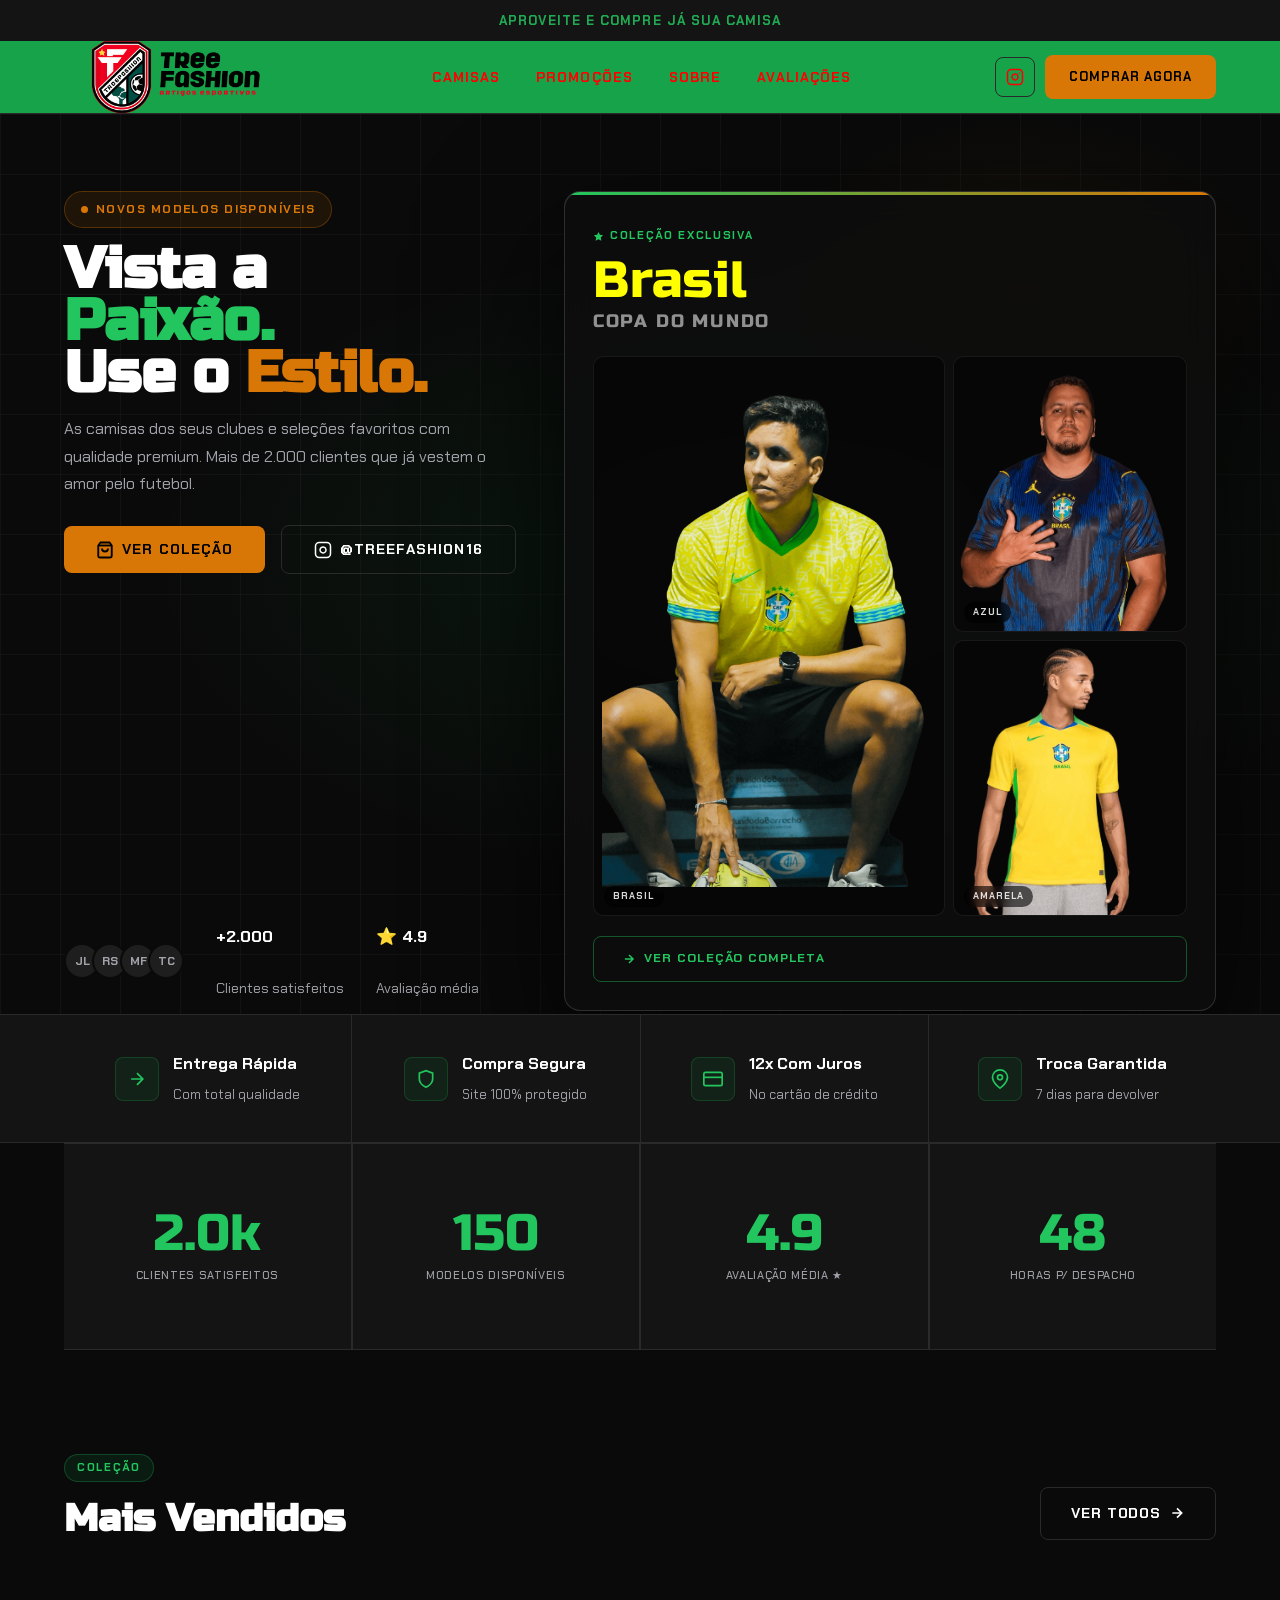
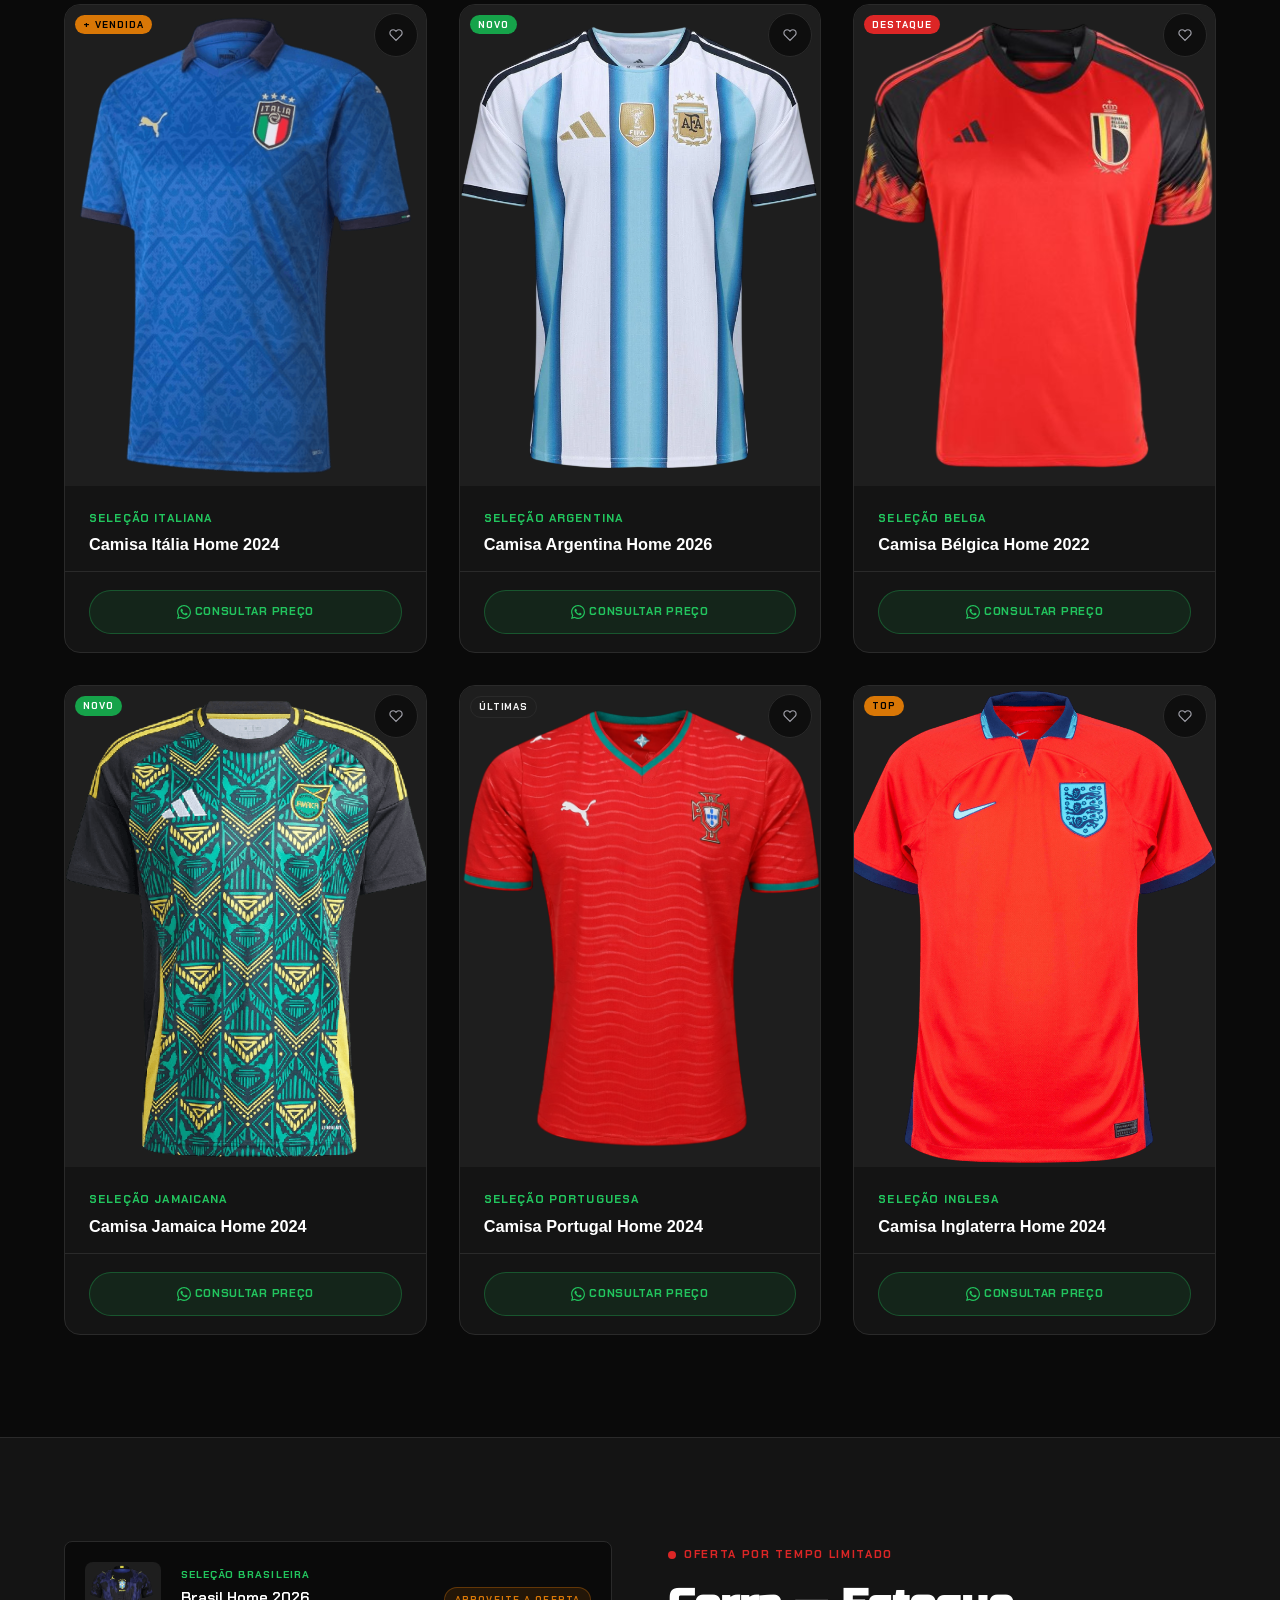
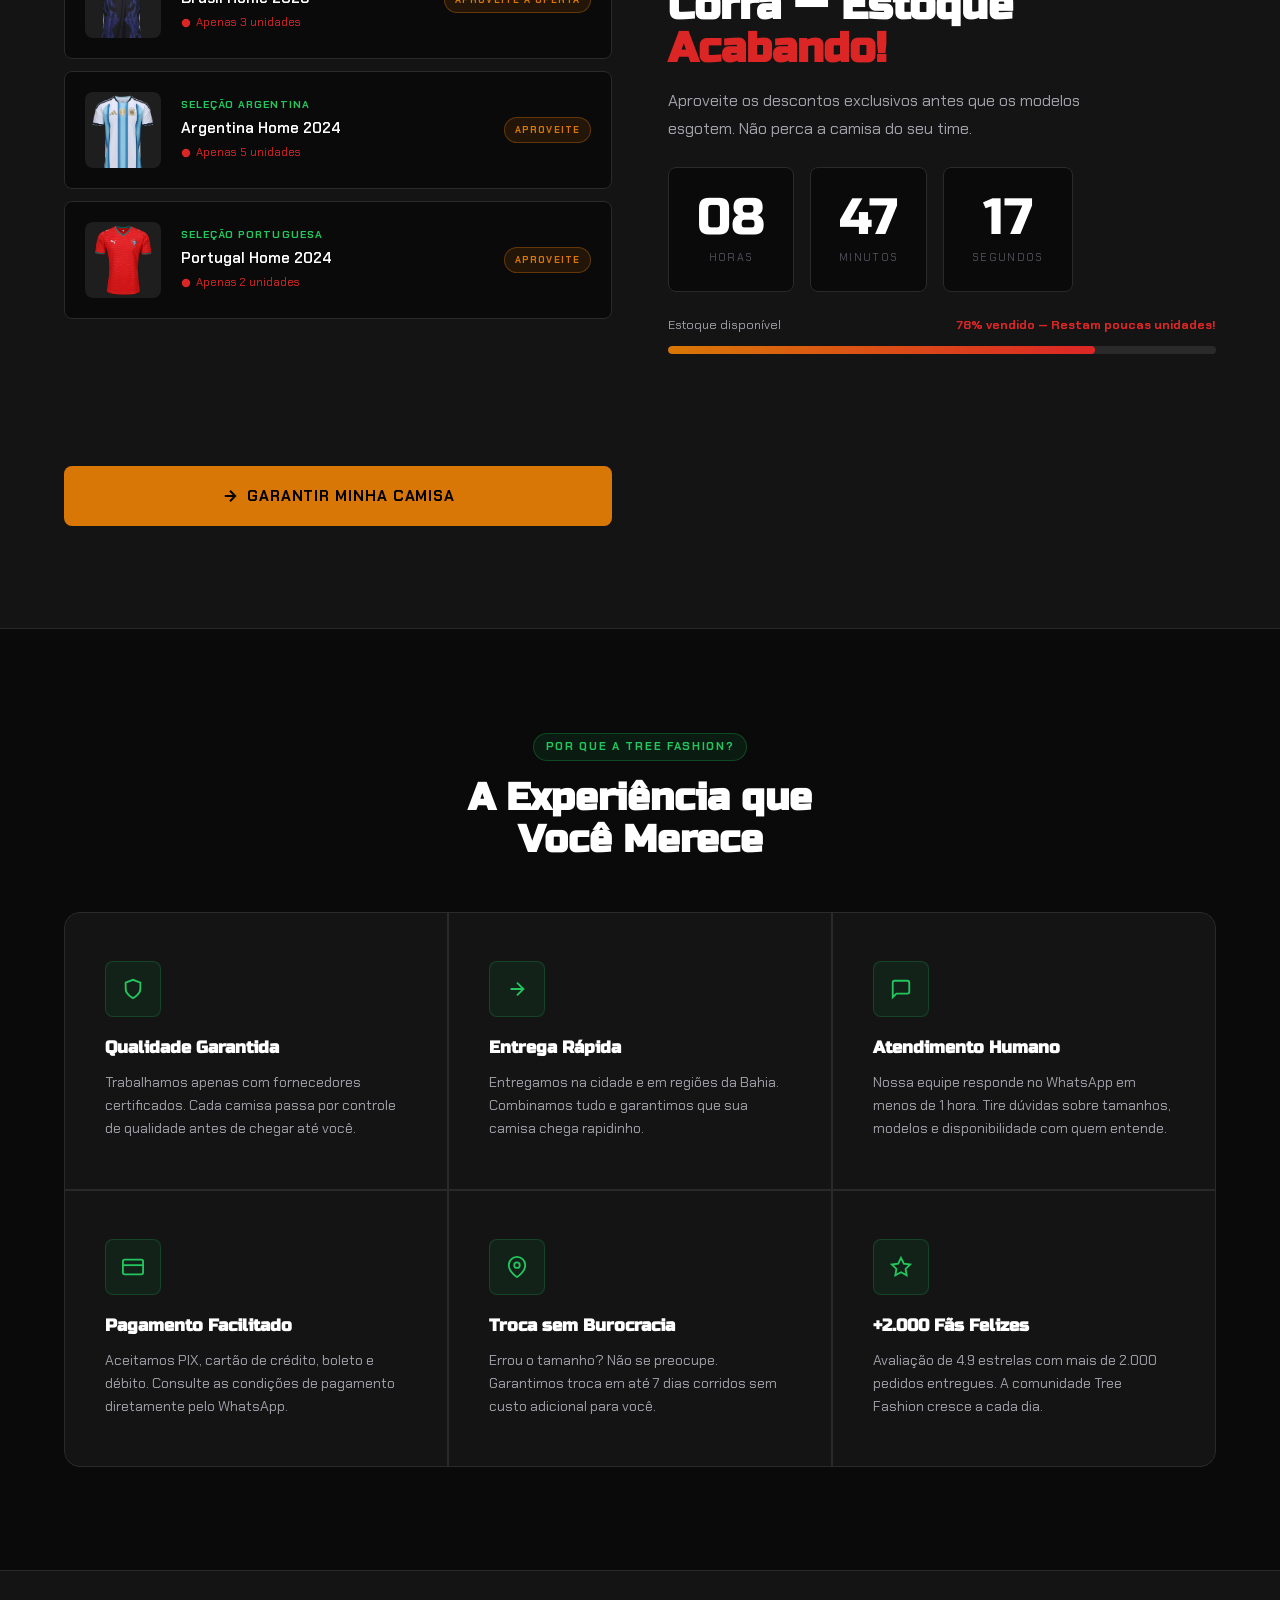
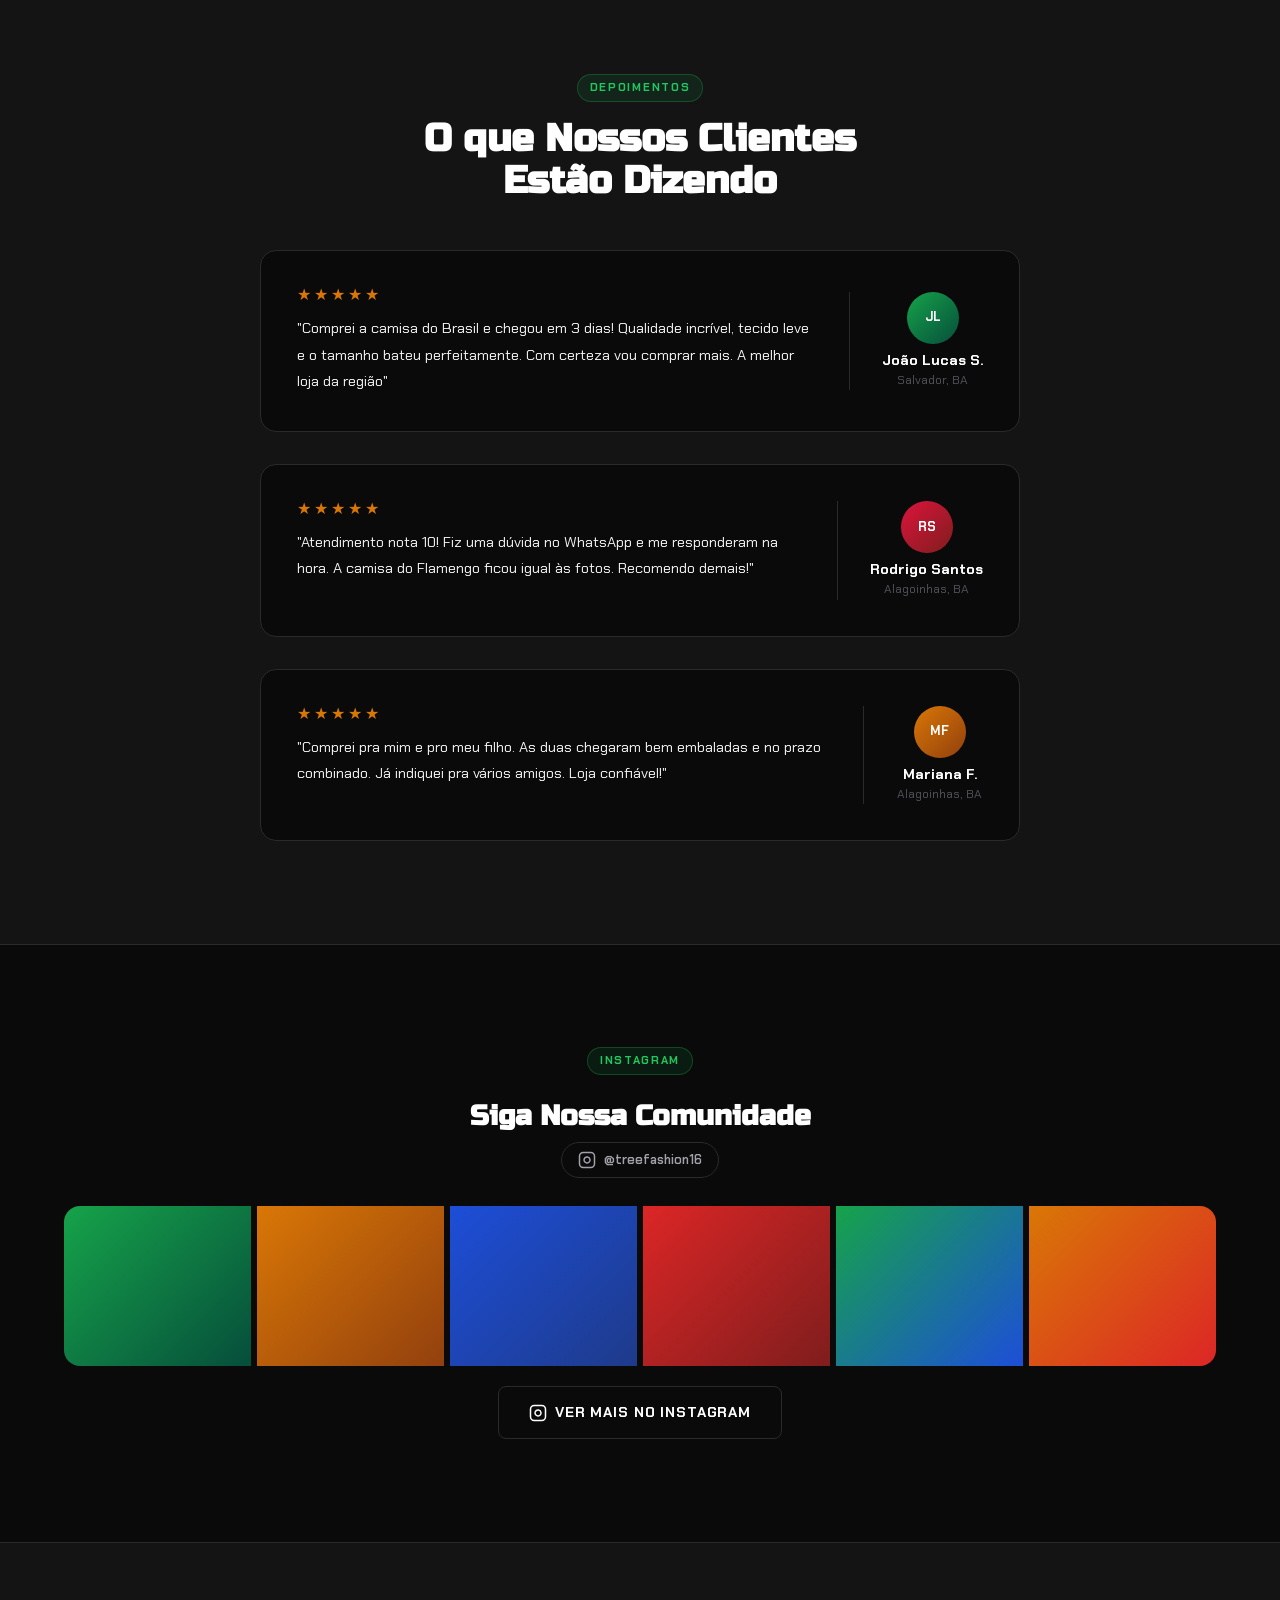
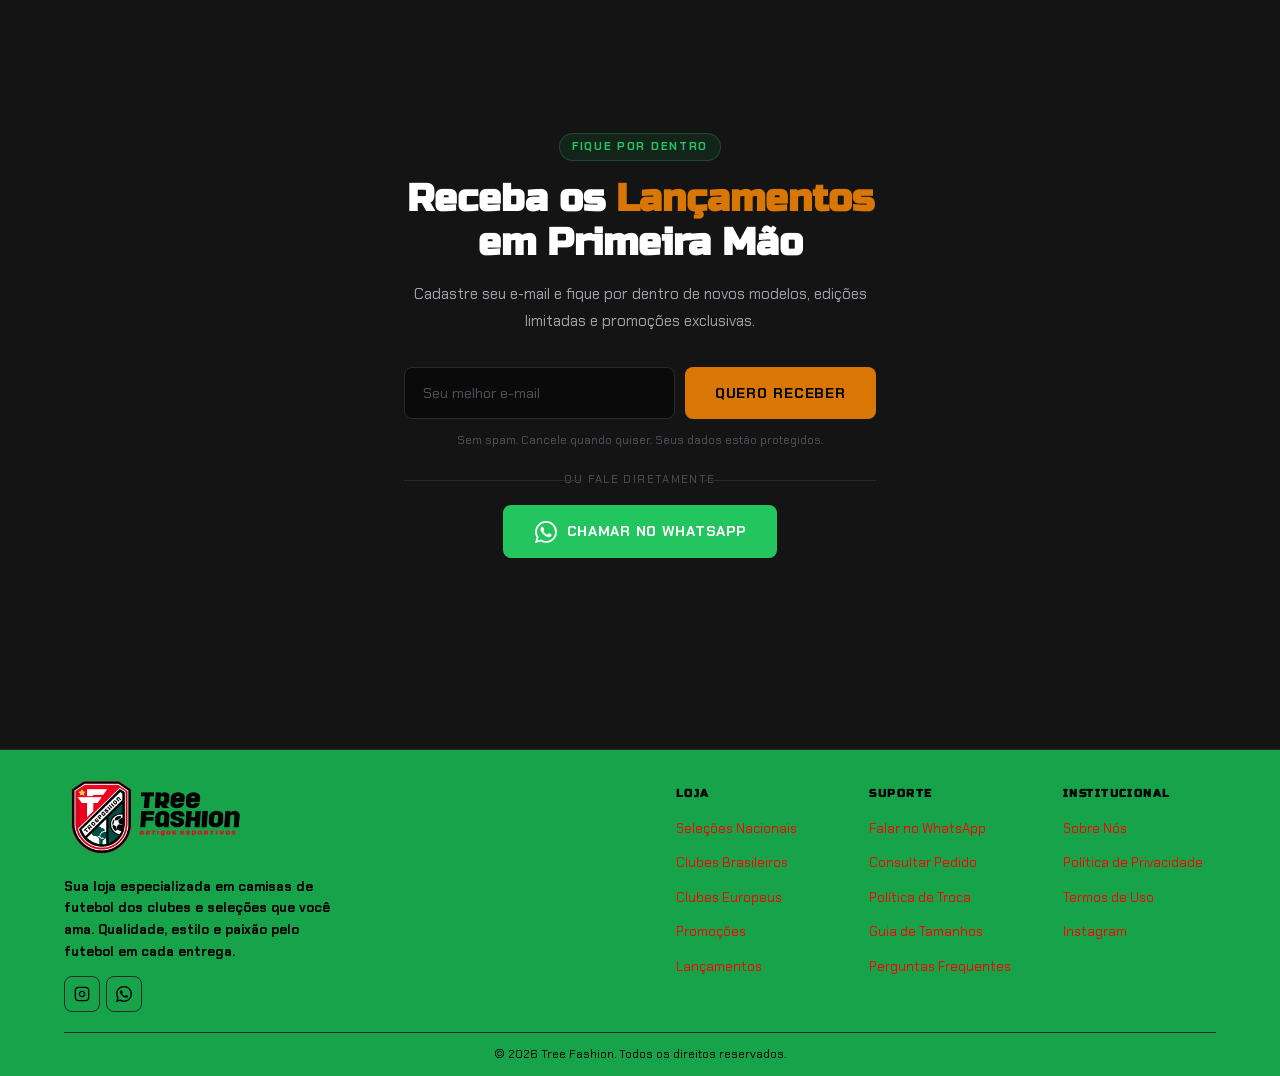
==== commit 3d335b5e: "Alteração JS" ====
--- a/html/index.html
+++ b/html/index.html
@@ -1,4 +1,4 @@
-<!DOCTYPE html>
+﻿<!DOCTYPE html>
 <html lang="pt-BR">
 <head>
 <meta charset="UTF-8">
@@ -30,10 +30,10 @@
       <li><a href="#testimonials"><strong>Avaliações</strong></a></li>
     </ul>
     <div class="nav-actions">
-      <a href="https://www.instagram.com/treefashion16/" target="_blank" rel="noopener" class="nav-ig" aria-label="Instagram Tree Fashion">
+      <a href="#" data-action="instagram" class="nav-ig" aria-label="Instagram Tree Fashion">
         <svg width="18" height="18" viewBox="0 0 24 24" fill="none" stroke="currentColor" stroke-width="2" stroke-linecap="round" stroke-linejoin="round"><rect x="2" y="2" width="20" height="20" rx="5" ry="5"/><path d="M16 11.37A4 4 0 1 1 12.63 8 4 4 0 0 1 16 11.37z"/><line x1="17.5" y1="6.5" x2="17.51" y2="6.5"/></svg>
       </a>
-      <a href="https://wa.me/55" class="nav-cta" aria-label="Comprar via WhatsApp">Comprar Agora</a>
+      <a href="#" data-action="whatsapp" class="nav-cta" aria-label="Comprar via WhatsApp">Comprar Agora</a>
       <button class="hamburger" id="hamburger" aria-label="Menu">
         <span></span><span></span><span></span>
       </button>
@@ -48,7 +48,7 @@
   <a href="#urgency" onclick="closeMobile()">Promoções</a>
   <a href="#about" onclick="closeMobile()">Sobre</a>
   <a href="#testimonials" onclick="closeMobile()">Avaliações</a>
-  <a href="https://wa.me/55" class="btn btn-green">Comprar via WhatsApp</a>
+  <a href="#" data-action="whatsapp" class="btn btn-green">Comprar via WhatsApp</a>
 </div>
 
 <!-- HERO -->
@@ -77,7 +77,7 @@
           <svg width="18" height="18" viewBox="0 0 24 24" fill="none" stroke="currentColor" stroke-width="2.5"><path d="M6 2L3 6v14a2 2 0 002 2h14a2 2 0 002-2V6l-3-4z"/><line x1="3" y1="6" x2="21" y2="6"/><path d="M16 10a4 4 0 01-8 0"/></svg>
           Ver Coleção
         </a>
-        <a href="https://www.instagram.com/treefashion16/" target="_blank" rel="noopener" class="btn btn-outline">
+        <a href="#" data-action="instagram" class="btn btn-outline">
           <svg width="18" height="18" viewBox="0 0 24 24" fill="none" stroke="currentColor" stroke-width="2"><rect x="2" y="2" width="20" height="20" rx="5"/><path d="M16 11.37A4 4 0 1 1 12.63 8 4 4 0 0 1 16 11.37z"/><line x1="17.5" y1="6.5" x2="17.51" y2="6.5"/></svg>
           @treefashion16
         </a>
@@ -221,7 +221,7 @@
         <div class="section-tag">Coleção</div>
         <h2 class="section-title" id="products-title">Mais Vendidos</h2>
       </div>
-      <a href="https://www.instagram.com/treefashion16/" target="_blank" rel="noopener" class="btn btn-outline">
+      <a href="#" data-action="instagram" class="btn btn-outline">
         Ver Todos
         <svg width="16" height="16" viewBox="0 0 24 24" fill="none" stroke="currentColor" stroke-width="2.5"><path d="M5 12h14M12 5l7 7-7 7"/></svg>
       </a>
@@ -242,7 +242,7 @@
           <h3 class="product-name">Camisa Itália Home 2024</h3>
         </div>
         <div class="product-footer">
-            <a href="https://wa.me/55" class="product-whatsapp-cta" aria-label="Consultar preço Itália via WhatsApp">
+            <a href="#" data-action="whatsapp" class="product-whatsapp-cta" aria-label="Consultar preço Itália via WhatsApp">
               <svg width="14" height="14" viewBox="0 0 24 24" fill="currentColor"><path d="M17.472 14.382c-.297-.149-1.758-.867-2.03-.967-.273-.099-.471-.148-.67.15-.197.297-.767.966-.94 1.164-.173.199-.347.223-.644.075-.297-.15-1.255-.463-2.39-1.475-.883-.788-1.48-1.761-1.653-2.059-.173-.297-.018-.458.13-.606.134-.133.298-.347.446-.52.149-.174.198-.298.298-.497.099-.198.05-.371-.025-.52-.075-.149-.669-1.612-.916-2.207-.242-.579-.487-.5-.669-.51-.173-.008-.371-.01-.57-.01-.198 0-.52.074-.792.372-.272.297-1.04 1.016-1.04 2.479 0 1.462 1.065 2.875 1.213 3.074.149.198 2.096 3.2 5.077 4.487.709.306 1.262.489 1.694.625.712.227 1.36.195 1.871.118.571-.085 1.758-.719 2.006-1.413.248-.694.248-1.289.173-1.413-.074-.124-.272-.198-.57-.347m-5.421 7.403h-.004a9.87 9.87 0 01-5.031-1.378l-.361-.214-3.741.982.998-3.648-.235-.374a9.86 9.86 0 01-1.51-5.26c.001-5.45 4.436-9.884 9.888-9.884 2.64 0 5.122 1.03 6.988 2.898a9.825 9.825 0 012.893 6.994c-.003 5.45-4.437 9.884-9.885 9.884m8.413-18.297A11.815 11.815 0 0012.05 0C5.495 0 .16 5.335.157 11.892c0 2.096.547 4.142 1.588 5.945L.057 24l6.305-1.654a11.882 11.882 0 005.683 1.448h.005c6.554 0 11.89-5.335 11.893-11.893a11.821 11.821 0 00-3.48-8.413z"/></svg>
               Consultar Preço
             </a>
@@ -263,7 +263,7 @@
           <h3 class="product-name">Camisa Argentina Home 2026</h3>
         </div>
         <div class="product-footer">
-            <a href="https://wa.me/55" class="product-whatsapp-cta" aria-label="Consultar preço Argentina via WhatsApp">
+            <a href="#" data-action="whatsapp" class="product-whatsapp-cta" aria-label="Consultar preço Argentina via WhatsApp">
               <svg width="14" height="14" viewBox="0 0 24 24" fill="currentColor"><path d="M17.472 14.382c-.297-.149-1.758-.867-2.03-.967-.273-.099-.471-.148-.67.15-.197.297-.767.966-.94 1.164-.173.199-.347.223-.644.075-.297-.15-1.255-.463-2.39-1.475-.883-.788-1.48-1.761-1.653-2.059-.173-.297-.018-.458.13-.606.134-.133.298-.347.446-.52.149-.174.198-.298.298-.497.099-.198.05-.371-.025-.52-.075-.149-.669-1.612-.916-2.207-.242-.579-.487-.5-.669-.51-.173-.008-.371-.01-.57-.01-.198 0-.52.074-.792.372-.272.297-1.04 1.016-1.04 2.479 0 1.462 1.065 2.875 1.213 3.074.149.198 2.096 3.2 5.077 4.487.709.306 1.262.489 1.694.625.712.227 1.36.195 1.871.118.571-.085 1.758-.719 2.006-1.413.248-.694.248-1.289.173-1.413-.074-.124-.272-.198-.57-.347m-5.421 7.403h-.004a9.87 9.87 0 01-5.031-1.378l-.361-.214-3.741.982.998-3.648-.235-.374a9.86 9.86 0 01-1.51-5.26c.001-5.45 4.436-9.884 9.888-9.884 2.64 0 5.122 1.03 6.988 2.898a9.825 9.825 0 012.893 6.994c-.003 5.45-4.437 9.884-9.885 9.884m8.413-18.297A11.815 11.815 0 0012.05 0C5.495 0 .16 5.335.157 11.892c0 2.096.547 4.142 1.588 5.945L.057 24l6.305-1.654a11.882 11.882 0 005.683 1.448h.005c6.554 0 11.89-5.335 11.893-11.893a11.821 11.821 0 00-3.48-8.413z"/></svg>
               Consultar Preço
             </a>
@@ -284,7 +284,7 @@
           <h3 class="product-name">Camisa Bélgica Home 2022</h3>
         </div>
         <div class="product-footer">
-            <a href="https://wa.me/55" class="product-whatsapp-cta" aria-label="Consultar preço Bélgica via WhatsApp">
+            <a href="#" data-action="whatsapp" class="product-whatsapp-cta" aria-label="Consultar preço Bélgica via WhatsApp">
               <svg width="14" height="14" viewBox="0 0 24 24" fill="currentColor"><path d="M17.472 14.382c-.297-.149-1.758-.867-2.03-.967-.273-.099-.471-.148-.67.15-.197.297-.767.966-.94 1.164-.173.199-.347.223-.644.075-.297-.15-1.255-.463-2.39-1.475-.883-.788-1.48-1.761-1.653-2.059-.173-.297-.018-.458.13-.606.134-.133.298-.347.446-.52.149-.174.198-.298.298-.497.099-.198.05-.371-.025-.52-.075-.149-.669-1.612-.916-2.207-.242-.579-.487-.5-.669-.51-.173-.008-.371-.01-.57-.01-.198 0-.52.074-.792.372-.272.297-1.04 1.016-1.04 2.479 0 1.462 1.065 2.875 1.213 3.074.149.198 2.096 3.2 5.077 4.487.709.306 1.262.489 1.694.625.712.227 1.36.195 1.871.118.571-.085 1.758-.719 2.006-1.413.248-.694.248-1.289.173-1.413-.074-.124-.272-.198-.57-.347m-5.421 7.403h-.004a9.87 9.87 0 01-5.031-1.378l-.361-.214-3.741.982.998-3.648-.235-.374a9.86 9.86 0 01-1.51-5.26c.001-5.45 4.436-9.884 9.888-9.884 2.64 0 5.122 1.03 6.988 2.898a9.825 9.825 0 012.893 6.994c-.003 5.45-4.437 9.884-9.885 9.884m8.413-18.297A11.815 11.815 0 0012.05 0C5.495 0 .16 5.335.157 11.892c0 2.096.547 4.142 1.588 5.945L.057 24l6.305-1.654a11.882 11.882 0 005.683 1.448h.005c6.554 0 11.89-5.335 11.893-11.893a11.821 11.821 0 00-3.48-8.413z"/></svg>
               Consultar Preço
             </a>
@@ -305,7 +305,7 @@
           <h3 class="product-name">Camisa Jamaica Home 2024</h3>
         </div>
         <div class="product-footer">
-            <a href="https://wa.me/55" class="product-whatsapp-cta" aria-label="Consultar preço Jamaica via WhatsApp">
+            <a href="#" data-action="whatsapp" class="product-whatsapp-cta" aria-label="Consultar preço Jamaica via WhatsApp">
               <svg width="14" height="14" viewBox="0 0 24 24" fill="currentColor"><path d="M17.472 14.382c-.297-.149-1.758-.867-2.03-.967-.273-.099-.471-.148-.67.15-.197.297-.767.966-.94 1.164-.173.199-.347.223-.644.075-.297-.15-1.255-.463-2.39-1.475-.883-.788-1.48-1.761-1.653-2.059-.173-.297-.018-.458.13-.606.134-.133.298-.347.446-.52.149-.174.198-.298.298-.497.099-.198.05-.371-.025-.52-.075-.149-.669-1.612-.916-2.207-.242-.579-.487-.5-.669-.51-.173-.008-.371-.01-.57-.01-.198 0-.52.074-.792.372-.272.297-1.04 1.016-1.04 2.479 0 1.462 1.065 2.875 1.213 3.074.149.198 2.096 3.2 5.077 4.487.709.306 1.262.489 1.694.625.712.227 1.36.195 1.871.118.571-.085 1.758-.719 2.006-1.413.248-.694.248-1.289.173-1.413-.074-.124-.272-.198-.57-.347m-5.421 7.403h-.004a9.87 9.87 0 01-5.031-1.378l-.361-.214-3.741.982.998-3.648-.235-.374a9.86 9.86 0 01-1.51-5.26c.001-5.45 4.436-9.884 9.888-9.884 2.64 0 5.122 1.03 6.988 2.898a9.825 9.825 0 012.893 6.994c-.003 5.45-4.437 9.884-9.885 9.884m8.413-18.297A11.815 11.815 0 0012.05 0C5.495 0 .16 5.335.157 11.892c0 2.096.547 4.142 1.588 5.945L.057 24l6.305-1.654a11.882 11.882 0 005.683 1.448h.005c6.554 0 11.89-5.335 11.893-11.893a11.821 11.821 0 00-3.48-8.413z"/></svg>
               Consultar Preço
             </a>
@@ -326,7 +326,7 @@
           <h3 class="product-name">Camisa Portugal Home 2024</h3>
         </div>
         <div class="product-footer">
-            <a href="https://wa.me/55" class="product-whatsapp-cta" aria-label="Consultar preço Portugal via WhatsApp">
+            <a href="#" data-action="whatsapp" class="product-whatsapp-cta" aria-label="Consultar preço Portugal via WhatsApp">
               <svg width="14" height="14" viewBox="0 0 24 24" fill="currentColor"><path d="M17.472 14.382c-.297-.149-1.758-.867-2.03-.967-.273-.099-.471-.148-.67.15-.197.297-.767.966-.94 1.164-.173.199-.347.223-.644.075-.297-.15-1.255-.463-2.39-1.475-.883-.788-1.48-1.761-1.653-2.059-.173-.297-.018-.458.13-.606.134-.133.298-.347.446-.52.149-.174.198-.298.298-.497.099-.198.05-.371-.025-.52-.075-.149-.669-1.612-.916-2.207-.242-.579-.487-.5-.669-.51-.173-.008-.371-.01-.57-.01-.198 0-.52.074-.792.372-.272.297-1.04 1.016-1.04 2.479 0 1.462 1.065 2.875 1.213 3.074.149.198 2.096 3.2 5.077 4.487.709.306 1.262.489 1.694.625.712.227 1.36.195 1.871.118.571-.085 1.758-.719 2.006-1.413.248-.694.248-1.289.173-1.413-.074-.124-.272-.198-.57-.347m-5.421 7.403h-.004a9.87 9.87 0 01-5.031-1.378l-.361-.214-3.741.982.998-3.648-.235-.374a9.86 9.86 0 01-1.51-5.26c.001-5.45 4.436-9.884 9.888-9.884 2.64 0 5.122 1.03 6.988 2.898a9.825 9.825 0 012.893 6.994c-.003 5.45-4.437 9.884-9.885 9.884m8.413-18.297A11.815 11.815 0 0012.05 0C5.495 0 .16 5.335.157 11.892c0 2.096.547 4.142 1.588 5.945L.057 24l6.305-1.654a11.882 11.882 0 005.683 1.448h.005c6.554 0 11.89-5.335 11.893-11.893a11.821 11.821 0 00-3.48-8.413z"/></svg>
               Consultar Preço
             </a>
@@ -347,7 +347,7 @@
           <h3 class="product-name">Camisa Inglaterra Home 2024</h3>
         </div>
         <div class="product-footer">
-            <a href="https://wa.me/55" class="product-whatsapp-cta" aria-label="Consultar preço Inglaterra via WhatsApp">
+            <a href="#" data-action="whatsapp" class="product-whatsapp-cta" aria-label="Consultar preço Inglaterra via WhatsApp">
               <svg width="14" height="14" viewBox="0 0 24 24" fill="currentColor"><path d="M17.472 14.382c-.297-.149-1.758-.867-2.03-.967-.273-.099-.471-.148-.67.15-.197.297-.767.966-.94 1.164-.173.199-.347.223-.644.075-.297-.15-1.255-.463-2.39-1.475-.883-.788-1.48-1.761-1.653-2.059-.173-.297-.018-.458.13-.606.134-.133.298-.347.446-.52.149-.174.198-.298.298-.497.099-.198.05-.371-.025-.52-.075-.149-.669-1.612-.916-2.207-.242-.579-.487-.5-.669-.51-.173-.008-.371-.01-.57-.01-.198 0-.52.074-.792.372-.272.297-1.04 1.016-1.04 2.479 0 1.462 1.065 2.875 1.213 3.074.149.198 2.096 3.2 5.077 4.487.709.306 1.262.489 1.694.625.712.227 1.36.195 1.871.118.571-.085 1.758-.719 2.006-1.413.248-.694.248-1.289.173-1.413-.074-.124-.272-.198-.57-.347m-5.421 7.403h-.004a9.87 9.87 0 01-5.031-1.378l-.361-.214-3.741.982.998-3.648-.235-.374a9.86 9.86 0 01-1.51-5.26c.001-5.45 4.436-9.884 9.888-9.884 2.64 0 5.122 1.03 6.988 2.898a9.825 9.825 0 012.893 6.994c-.003 5.45-4.437 9.884-9.885 9.884m8.413-18.297A11.815 11.815 0 0012.05 0C5.495 0 .16 5.335.157 11.892c0 2.096.547 4.142 1.588 5.945L.057 24l6.305-1.654a11.882 11.882 0 005.683 1.448h.005c6.554 0 11.89-5.335 11.893-11.893a11.821 11.821 0 00-3.48-8.413z"/></svg>
               Consultar Preço
             </a>
@@ -444,7 +444,7 @@
         </div>
       </div>
 
-      <a href="https://wa.me/55" class="btn btn-primary urgency-btn-cta" aria-label="Garantir minha camisa via WhatsApp">
+      <a href="#" data-action="whatsapp" class="btn btn-primary urgency-btn-cta" aria-label="Garantir minha camisa via WhatsApp">
         <svg width="18" height="18" viewBox="0 0 24 24" fill="none" stroke="currentColor" stroke-width="2.5"><path d="M5 12h14M12 5l7 7-7 7"/></svg>
         Garantir Minha Camisa
       </a>
@@ -567,7 +567,7 @@
     <div class="ig-header reveal">
       <div class="section-tag">Instagram</div>
       <h2 class="section-title" id="ig-title">Siga Nossa Comunidade</h2>
-      <a href="https://www.instagram.com/treefashion16/" target="_blank" rel="noopener" class="ig-handle">
+      <a href="#" data-action="instagram" class="ig-handle">
         <svg width="18" height="18" viewBox="0 0 24 24" fill="none" stroke="currentColor" stroke-width="2"><rect x="2" y="2" width="20" height="20" rx="5"/><path d="M16 11.37A4 4 0 1 1 12.63 8 4 4 0 0 1 16 11.37z"/><line x1="17.5" y1="6.5" x2="17.51" y2="6.5"/></svg>
         @treefashion16
       </a>
@@ -611,7 +611,7 @@
       </div>
     </div>
     <div class="ig-cta-wrap reveal">
-      <a href="https://www.instagram.com/treefashion16/" target="_blank" rel="noopener" class="btn btn-outline">
+      <a href="#" data-action="instagram" class="btn btn-outline">
         <svg width="18" height="18" viewBox="0 0 24 24" fill="none" stroke="currentColor" stroke-width="2"><rect x="2" y="2" width="20" height="20" rx="5"/><path d="M16 11.37A4 4 0 1 1 12.63 8 4 4 0 0 1 16 11.37z"/><line x1="17.5" y1="6.5" x2="17.51" y2="6.5"/></svg>
         Ver mais no Instagram
       </a>
@@ -633,7 +633,7 @@
       </form>
       <p class="form-disclaimer">Sem spam. Cancele quando quiser. Seus dados estão protegidos.</p>
       <div class="cta-divider">ou fale diretamente</div>
-      <a href="https://wa.me/55" class="whatsapp-btn" aria-label="Falar no WhatsApp">
+      <a href="#" data-action="whatsapp" class="whatsapp-btn" aria-label="Falar no WhatsApp">
         <svg width="22" height="22" viewBox="0 0 24 24" fill="currentColor"><path d="M17.472 14.382c-.297-.149-1.758-.867-2.03-.967-.273-.099-.471-.148-.67.15-.197.297-.767.966-.94 1.164-.173.199-.347.223-.644.075-.297-.15-1.255-.463-2.39-1.475-.883-.788-1.48-1.761-1.653-2.059-.173-.297-.018-.458.13-.606.134-.133.298-.347.446-.52.149-.174.198-.298.298-.497.099-.198.05-.371-.025-.52-.075-.149-.669-1.612-.916-2.207-.242-.579-.487-.5-.669-.51-.173-.008-.371-.01-.57-.01-.198 0-.52.074-.792.372-.272.297-1.04 1.016-1.04 2.479 0 1.462 1.065 2.875 1.213 3.074.149.198 2.096 3.2 5.077 4.487.709.306 1.262.489 1.694.625.712.227 1.36.195 1.871.118.571-.085 1.758-.719 2.006-1.413.248-.694.248-1.289.173-1.413-.074-.124-.272-.198-.57-.347m-5.421 7.403h-.004a9.87 9.87 0 01-5.031-1.378l-.361-.214-3.741.982.998-3.648-.235-.374a9.86 9.86 0 01-1.51-5.26c.001-5.45 4.436-9.884 9.888-9.884 2.64 0 5.122 1.03 6.988 2.898a9.825 9.825 0 012.893 6.994c-.003 5.45-4.437 9.884-9.885 9.884m8.413-18.297A11.815 11.815 0 0012.05 0C5.495 0 .16 5.335.157 11.892c0 2.096.547 4.142 1.588 5.945L.057 24l6.305-1.654a11.882 11.882 0 005.683 1.448h.005c6.554 0 11.89-5.335 11.893-11.893a11.821 11.821 0 00-3.48-8.413z"/></svg>
         Chamar no WhatsApp
       </a>
@@ -649,10 +649,10 @@
         <img src="../img/logo.png" alt="Tree Fashion" class="footer-logo">
         <p><strong>Sua loja especializada em camisas de futebol dos clubes e seleções que você ama. Qualidade, estilo e paixão pelo futebol em cada entrega.</strong></p>
         <div class="footer-social">
-          <a href="https://www.instagram.com/treefashion16/" target="_blank" rel="noopener" aria-label="Instagram Tree Fashion">
+          <a href="#" data-action="instagram" aria-label="Instagram Tree Fashion">
             <svg width="16" height="16" viewBox="0 0 24 24" fill="none" stroke="currentColor" stroke-width="2"><rect x="2" y="2" width="20" height="20" rx="5"/><path d="M16 11.37A4 4 0 1 1 12.63 8 4 4 0 0 1 16 11.37z"/><line x1="17.5" y1="6.5" x2="17.51" y2="6.5"/></svg>
           </a>
-          <a href="https://wa.me/55" aria-label="WhatsApp Tree Fashion">
+          <a href="#" data-action="whatsapp" aria-label="WhatsApp Tree Fashion">
             <svg width="16" height="16" viewBox="0 0 24 24" fill="currentColor"><path d="M17.472 14.382c-.297-.149-1.758-.867-2.03-.967-.273-.099-.471-.148-.67.15-.197.297-.767.966-.94 1.164-.173.199-.347.223-.644.075-.297-.15-1.255-.463-2.39-1.475-.883-.788-1.48-1.761-1.653-2.059-.173-.297-.018-.458.13-.606.134-.133.298-.347.446-.52.149-.174.198-.298.298-.497.099-.198.05-.371-.025-.52-.075-.149-.669-1.612-.916-2.207-.242-.579-.487-.5-.669-.51-.173-.008-.371-.01-.57-.01-.198 0-.52.074-.792.372-.272.297-1.04 1.016-1.04 2.479 0 1.462 1.065 2.875 1.213 3.074.149.198 2.096 3.2 5.077 4.487.709.306 1.262.489 1.694.625.712.227 1.36.195 1.871.118.571-.085 1.758-.719 2.006-1.413.248-.694.248-1.289.173-1.413-.074-.124-.272-.198-.57-.347m-5.421 7.403h-.004a9.87 9.87 0 01-5.031-1.378l-.361-.214-3.741.982.998-3.648-.235-.374a9.86 9.86 0 01-1.51-5.26c.001-5.45 4.436-9.884 9.888-9.884 2.64 0 5.122 1.03 6.988 2.898a9.825 9.825 0 012.893 6.994c-.003 5.45-4.437 9.884-9.885 9.884m8.413-18.297A11.815 11.815 0 0012.05 0C5.495 0 .16 5.335.157 11.892c0 2.096.547 4.142 1.588 5.945L.057 24l6.305-1.654a11.882 11.882 0 005.683 1.448h.005c6.554 0 11.89-5.335 11.893-11.893a11.821 11.821 0 00-3.48-8.413z"/></svg>
           </a>
         </div>
@@ -671,8 +671,8 @@
         <div class="footer-col">
           <h4>Suporte</h4>
           <ul>
-            <li><a href="https://wa.me/55">Falar no WhatsApp</a></li>
-            <li><a href="https://wa.me/55">Consultar Pedido</a></li>
+            <li><a href="#" data-action="whatsapp">Falar no WhatsApp</a></li>
+            <li><a href="#" data-action="whatsapp">Consultar Pedido</a></li>
             <li><a href="#">Política de Troca</a></li>
             <li><a href="#">Guia de Tamanhos</a></li>
             <li><a href="#">Perguntas Frequentes</a></li>
@@ -684,7 +684,7 @@
             <li><a href="#about">Sobre Nós</a></li>
             <li><a href="#">Política de Privacidade</a></li>
             <li><a href="#">Termos de Uso</a></li>
-            <li><a href="https://www.instagram.com/treefashion16/" target="_blank" rel="noopener">Instagram</a></li>
+            <li><a href="#" data-action="instagram">Instagram</a></li>
           </ul>
         </div>
       </div>
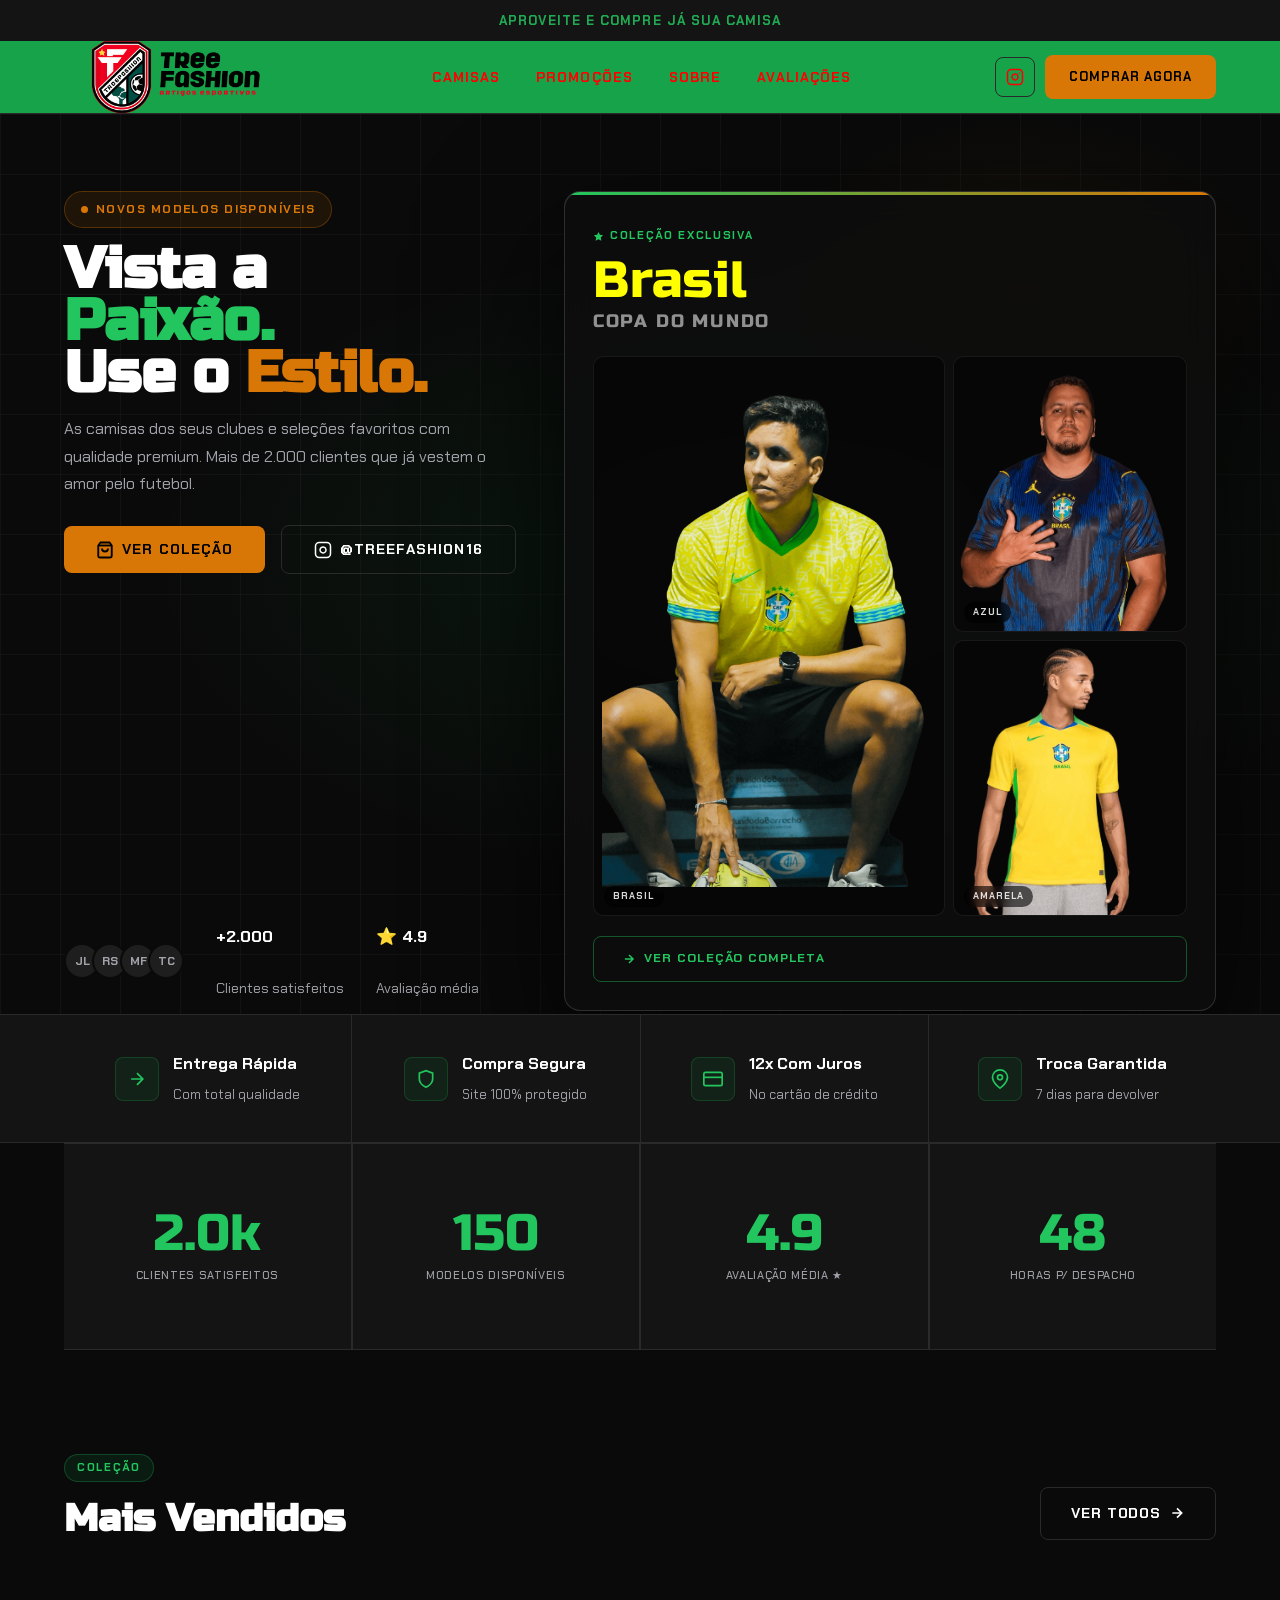
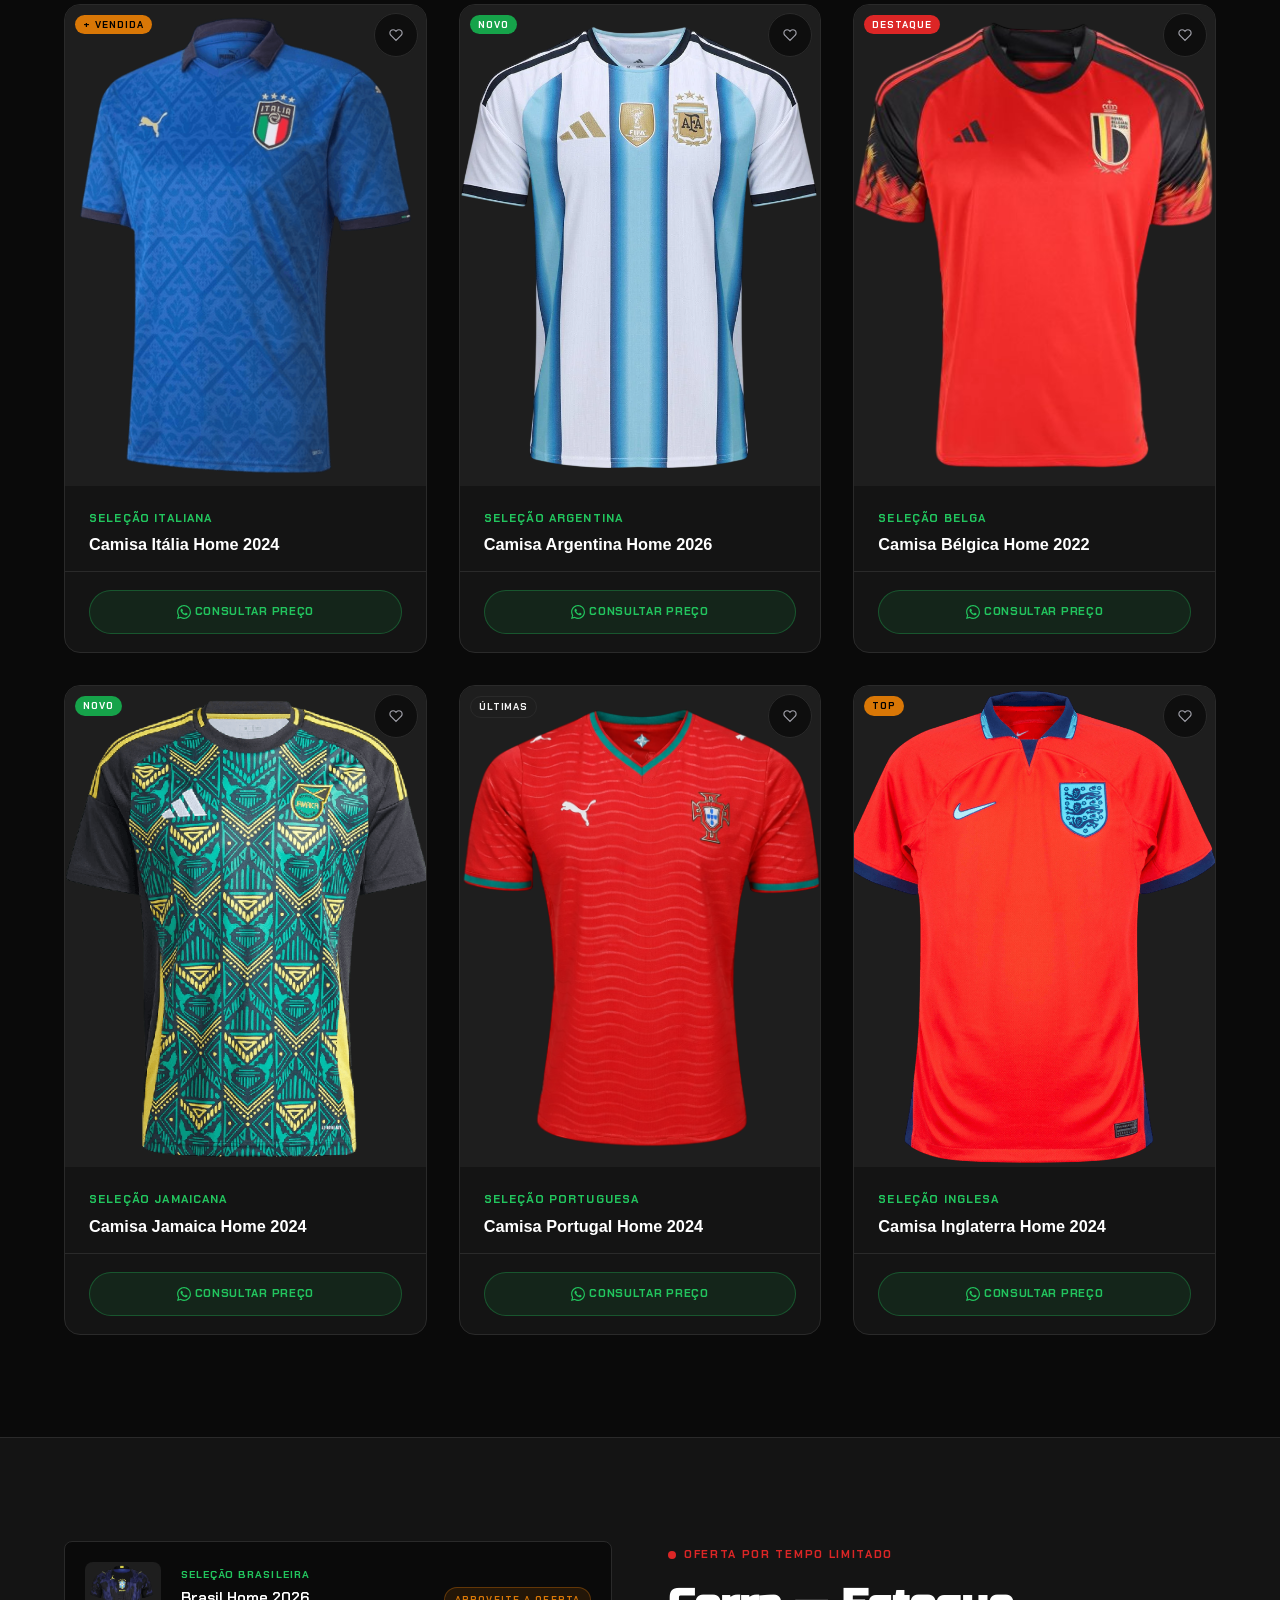
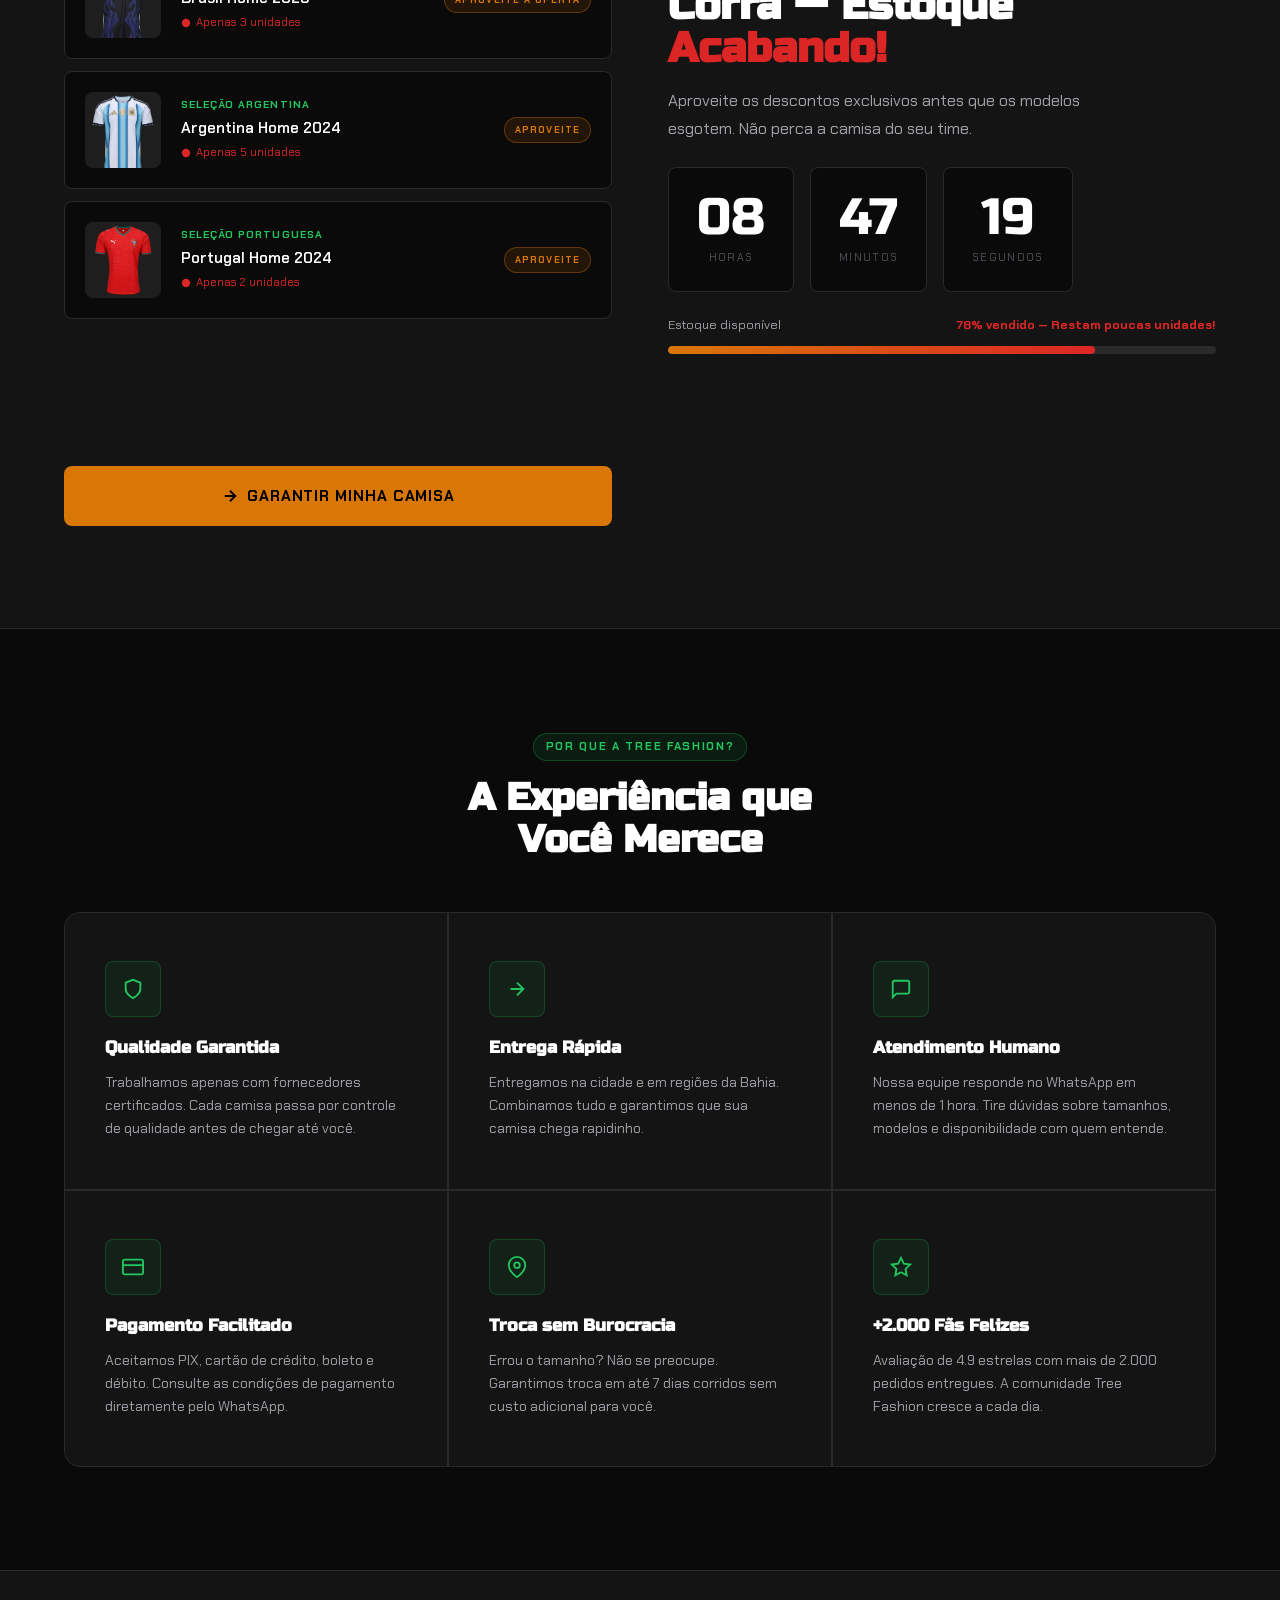
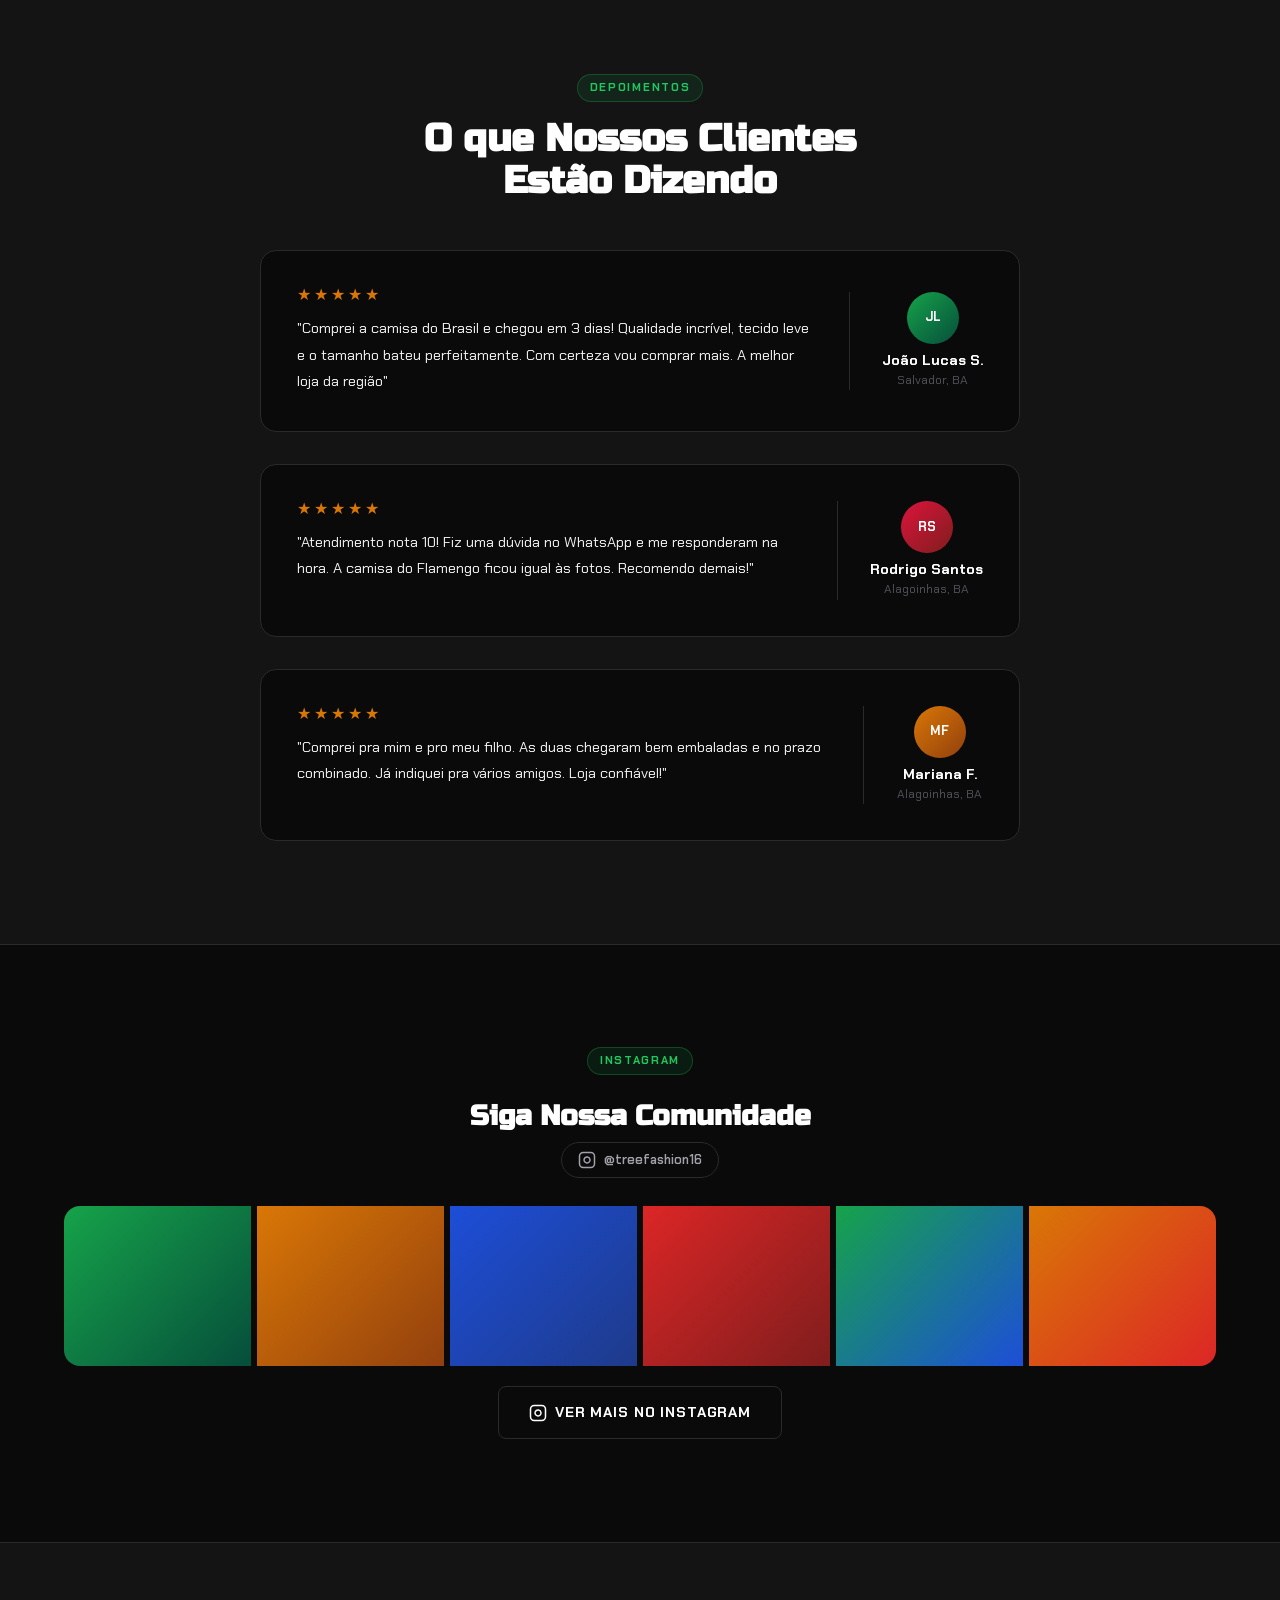
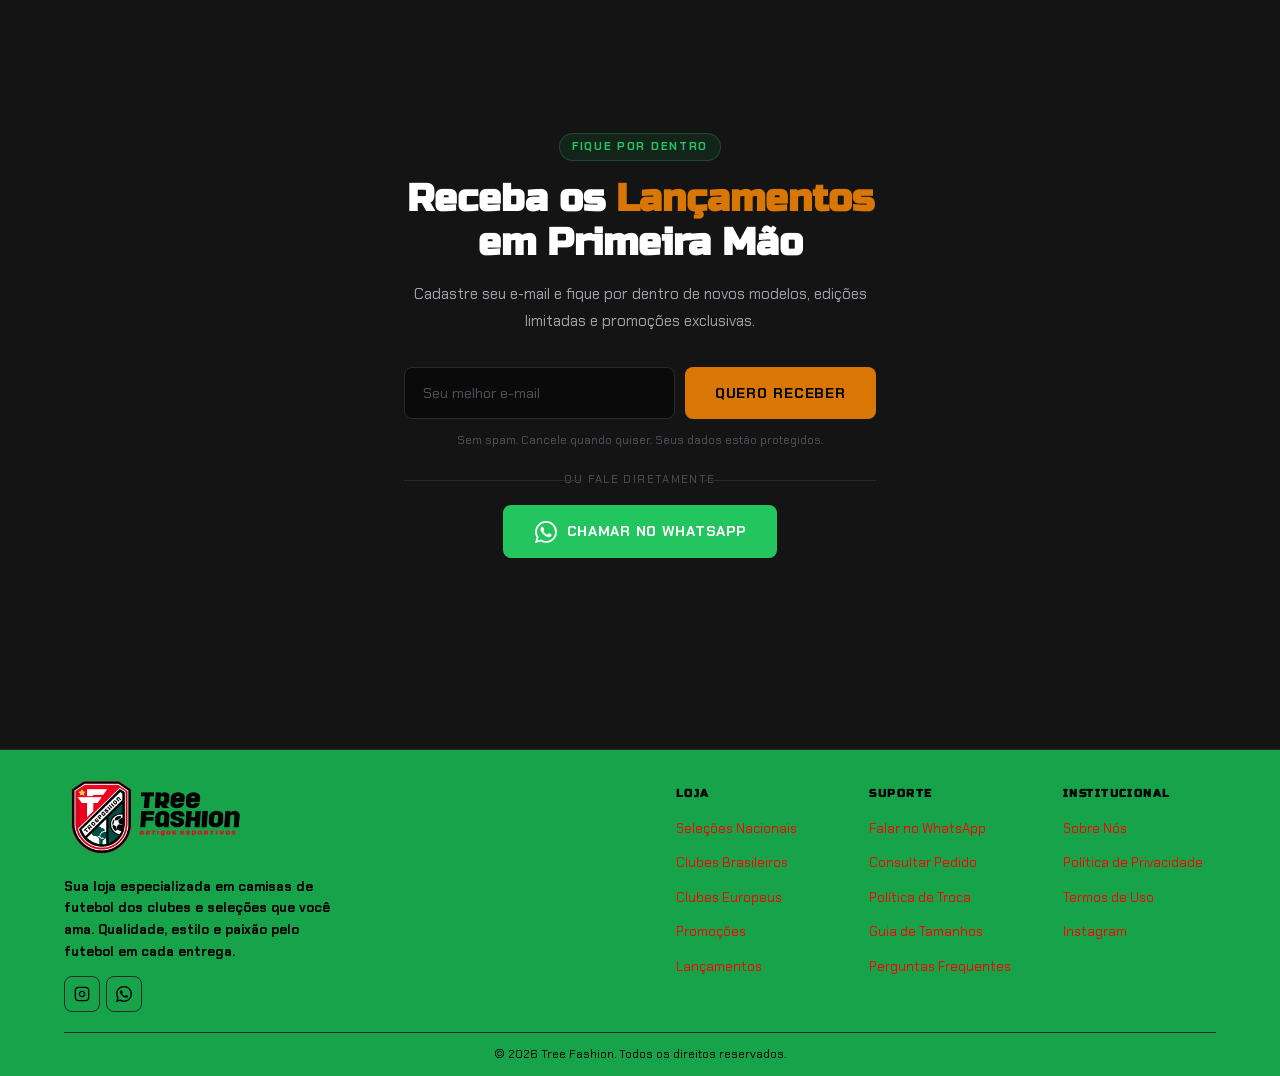
==== commit f74cf32f: "Refatoramento." ====
--- a/html/index.html
+++ b/html/index.html
@@ -24,10 +24,10 @@
   <img src="../img/logo.png" alt="Tree Fashion">
 </a>
     <ul class="nav-links">
-      <li><a href="#products"><strong>Camisas</strong></a></li>
-      <li><a href="#urgency"><strong>Promoções</strong></a></li>
-      <li><a href="#about"><strong>Sobre</strong></a></li>
-      <li><a href="#testimonials"><strong>Avaliações</strong></a></li>
+      <li><a href="#" data-action="scroll" data-target="products"><strong>Camisas</strong></a></li>
+      <li><a href="#" data-action="scroll" data-target="urgency"><strong>Promoções</strong></a></li>
+      <li><a href="#" data-action="scroll" data-target="about"><strong>Sobre</strong></a></li>
+      <li><a href="#" data-action="scroll" data-target="testimonials"><strong>Avaliações</strong></a></li>
     </ul>
     <div class="nav-actions">
       <a href="#" data-action="instagram" class="nav-ig" aria-label="Instagram Tree Fashion">
@@ -44,10 +44,10 @@
 <!-- MOBILE MENU -->
 <div class="mobile-menu" id="mobileMenu" role="dialog" aria-modal="true" aria-label="Menu mobile">
   <button class="mobile-close" id="mobileClose" aria-label="Fechar menu">✕</button>
-  <a href="#products" onclick="closeMobile()">Camisas</a>
-  <a href="#urgency" onclick="closeMobile()">Promoções</a>
-  <a href="#about" onclick="closeMobile()">Sobre</a>
-  <a href="#testimonials" onclick="closeMobile()">Avaliações</a>
+  <a href="#" data-action="scroll" data-target="products">Camisas</a>
+  <a href="#" data-action="scroll" data-target="urgency">Promoções</a>
+  <a href="#" data-action="scroll" data-target="about">Sobre</a>
+  <a href="#" data-action="scroll" data-target="testimonials">Avaliações</a>
   <a href="#" data-action="whatsapp" class="btn btn-green">Comprar via WhatsApp</a>
 </div>
 
@@ -73,7 +73,7 @@
         Mais de 2.000 clientes que já vestem o amor pelo futebol.
       </p>
       <div class="hero-actions">
-        <a href="#products" class="btn btn-primary">
+        <a href="#" data-action="scroll" data-target="products" class="btn btn-primary">
           <svg width="18" height="18" viewBox="0 0 24 24" fill="none" stroke="currentColor" stroke-width="2.5"><path d="M6 2L3 6v14a2 2 0 002 2h14a2 2 0 002-2V6l-3-4z"/><line x1="3" y1="6" x2="21" y2="6"/><path d="M16 10a4 4 0 01-8 0"/></svg>
           Ver Coleção
         </a>
@@ -135,7 +135,7 @@
         </div>
       </div>
 
-      <a href="#products" class="hcp-cta-btn">
+      <a href="#" data-action="scroll" data-target="products" class="hcp-cta-btn">
         <svg width="14" height="14" viewBox="0 0 24 24" fill="none" stroke="currentColor" stroke-width="2.5"><path d="M5 12h14M12 5l7 7-7 7"/></svg>
         Ver Coleção Completa
       </a>
@@ -661,11 +661,11 @@
         <div class="footer-col">
           <h4>Loja</h4>
           <ul>
-            <li><a href="#products">Seleções Nacionais</a></li>
-            <li><a href="#products">Clubes Brasileiros</a></li>
-            <li><a href="#products">Clubes Europeus</a></li>
-            <li><a href="#urgency">Promoções</a></li>
-            <li><a href="#products">Lançamentos</a></li>
+            <li><a href="#" data-action="scroll" data-target="products">Seleções Nacionais</a></li>
+            <li><a href="#" data-action="scroll" data-target="products">Clubes Brasileiros</a></li>
+            <li><a href="#" data-action="scroll" data-target="products">Clubes Europeus</a></li>
+            <li><a href="#" data-action="scroll" data-target="urgency">Promoções</a></li>
+            <li><a href="#" data-action="scroll" data-target="products">Lançamentos</a></li>
           </ul>
         </div>
         <div class="footer-col">
@@ -681,7 +681,7 @@
         <div class="footer-col">
           <h4>Institucional</h4>
           <ul>
-            <li><a href="#about">Sobre Nós</a></li>
+            <li><a href="#" data-action="scroll" data-target="about">Sobre Nós</a></li>
             <li><a href="#">Política de Privacidade</a></li>
             <li><a href="#">Termos de Uso</a></li>
             <li><a href="#" data-action="instagram">Instagram</a></li>
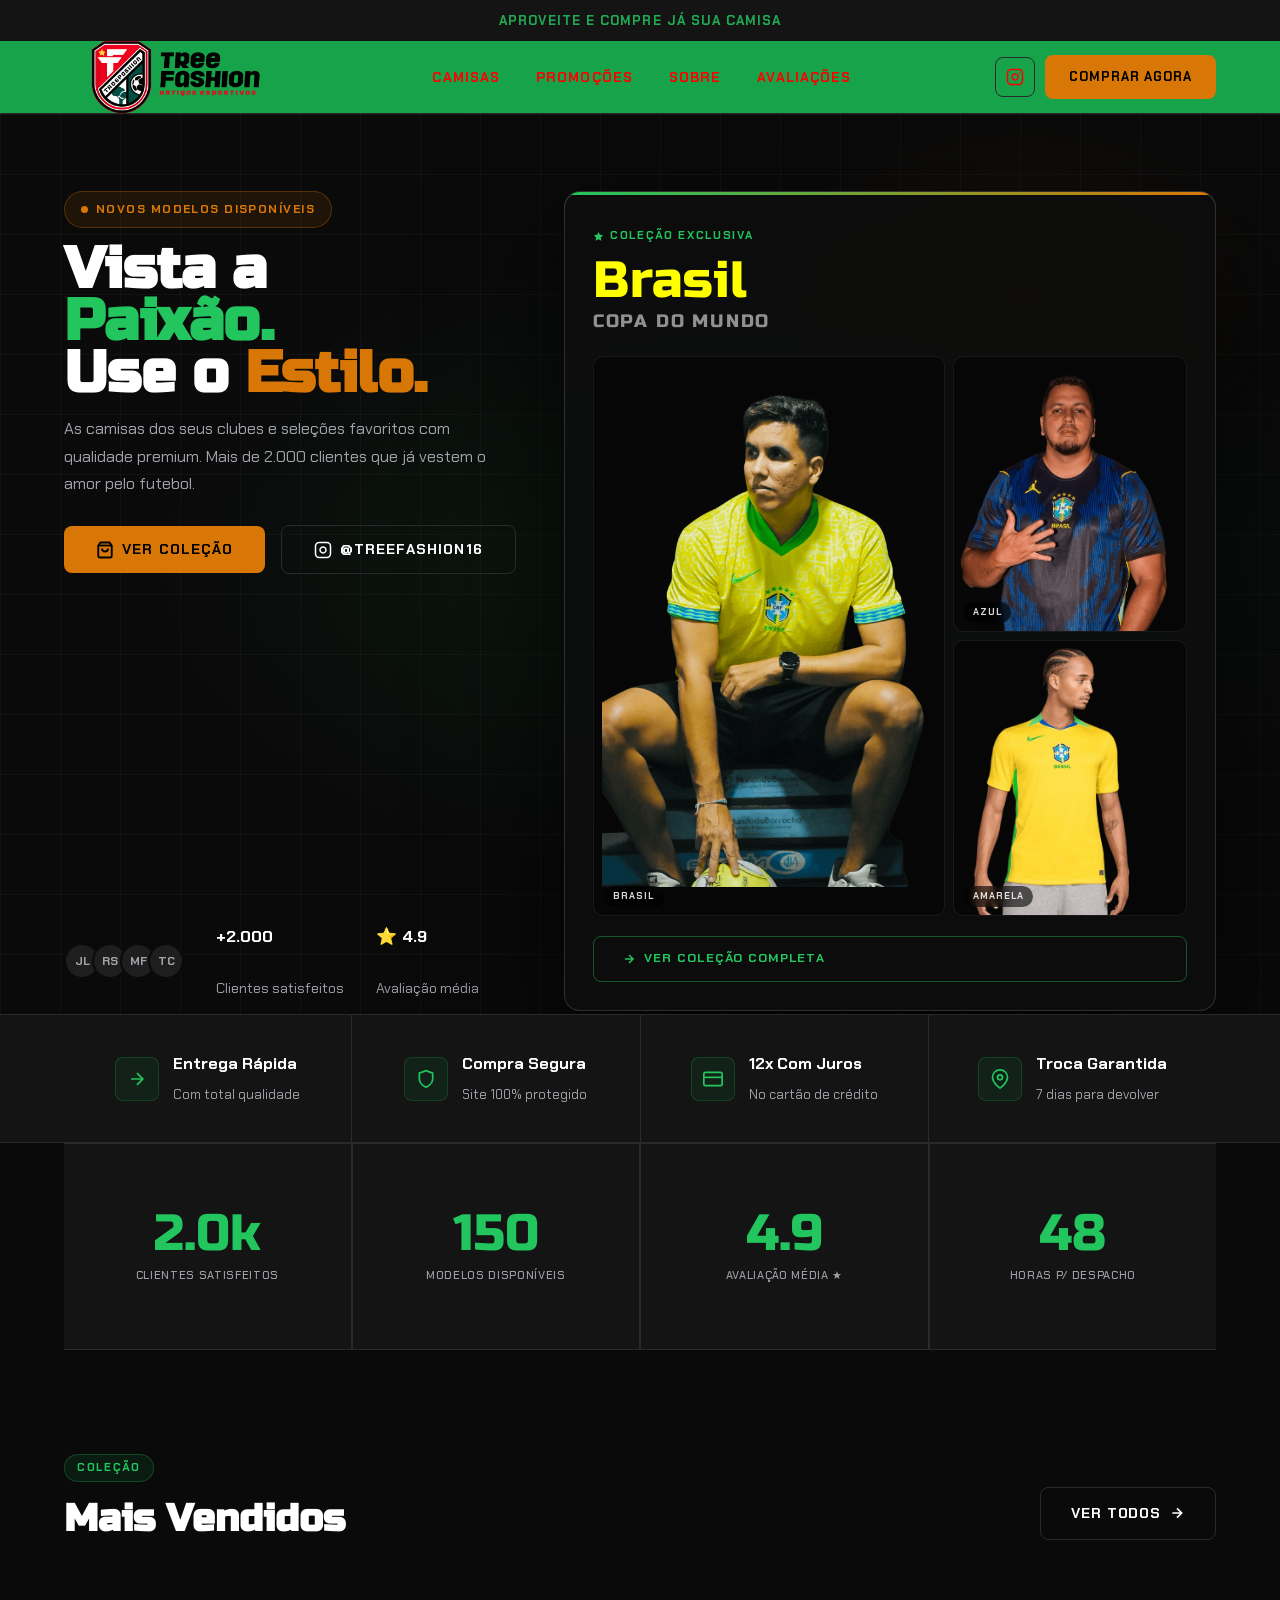
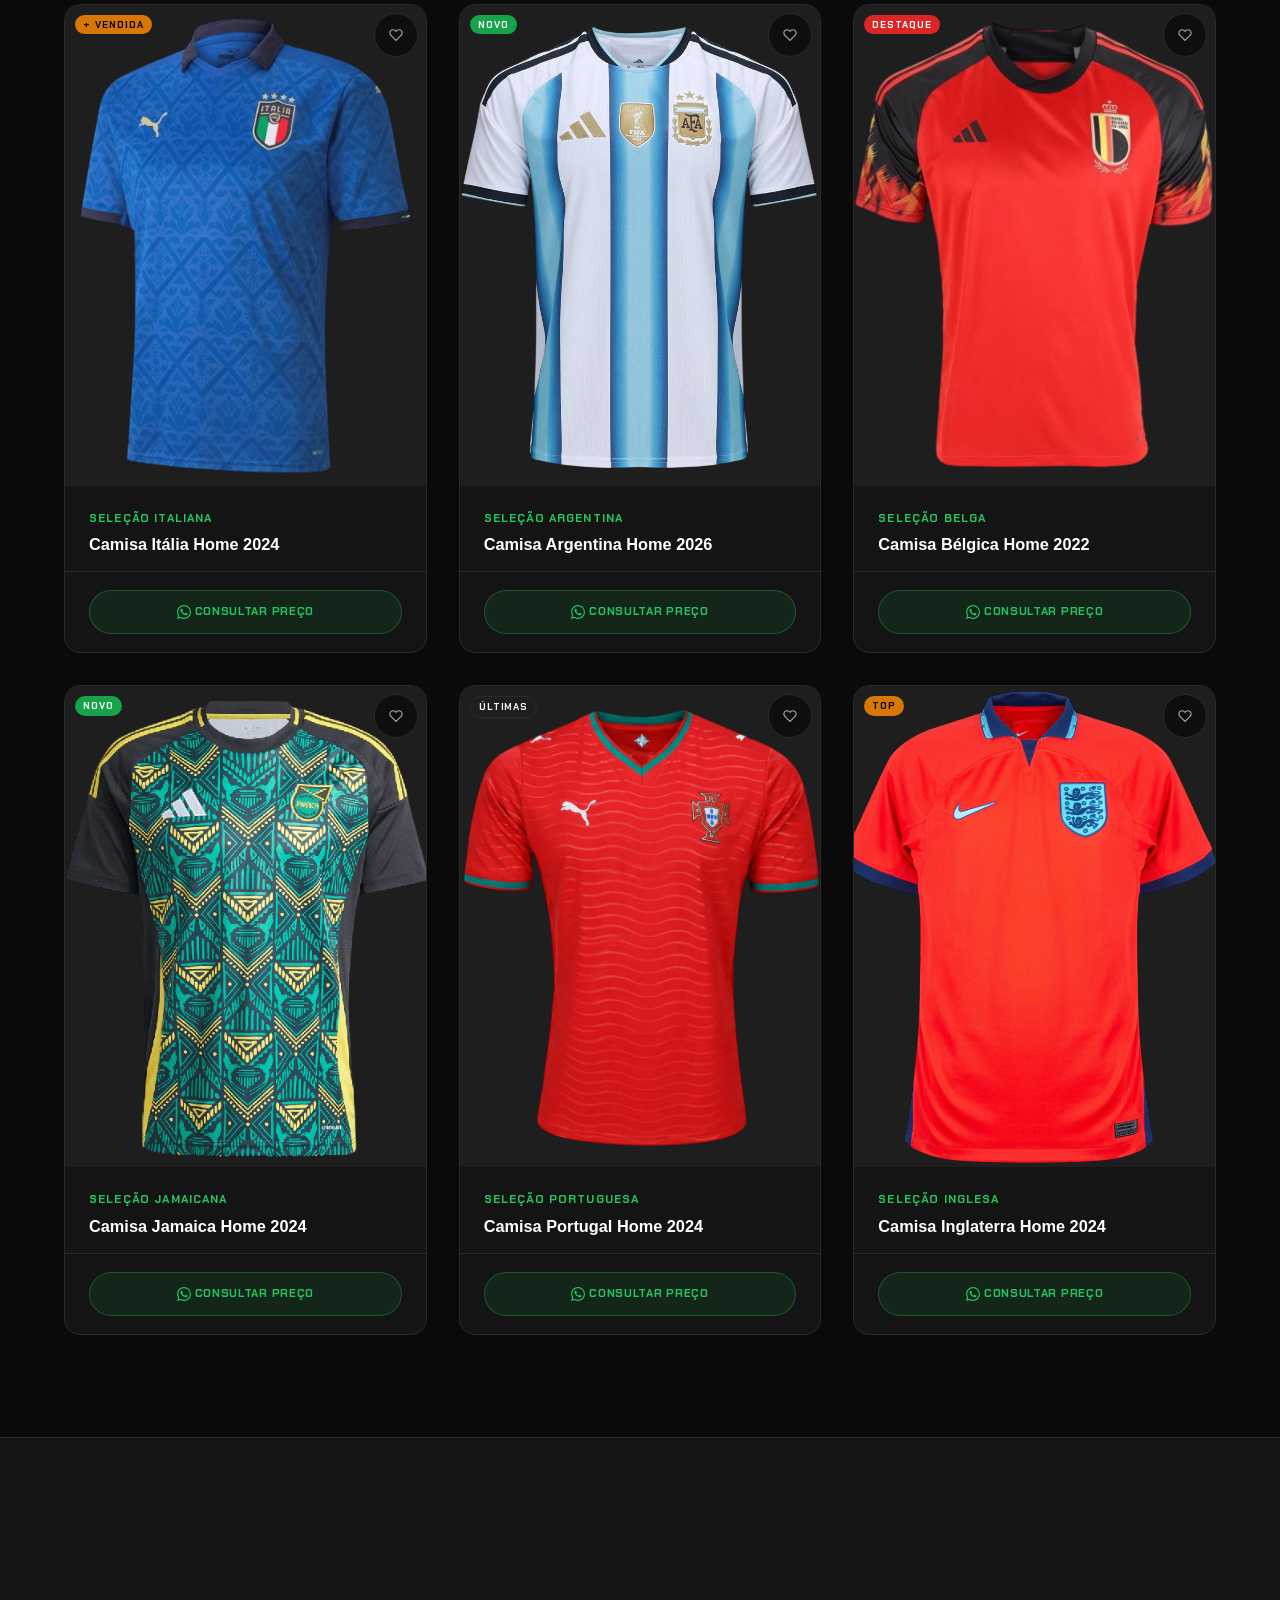
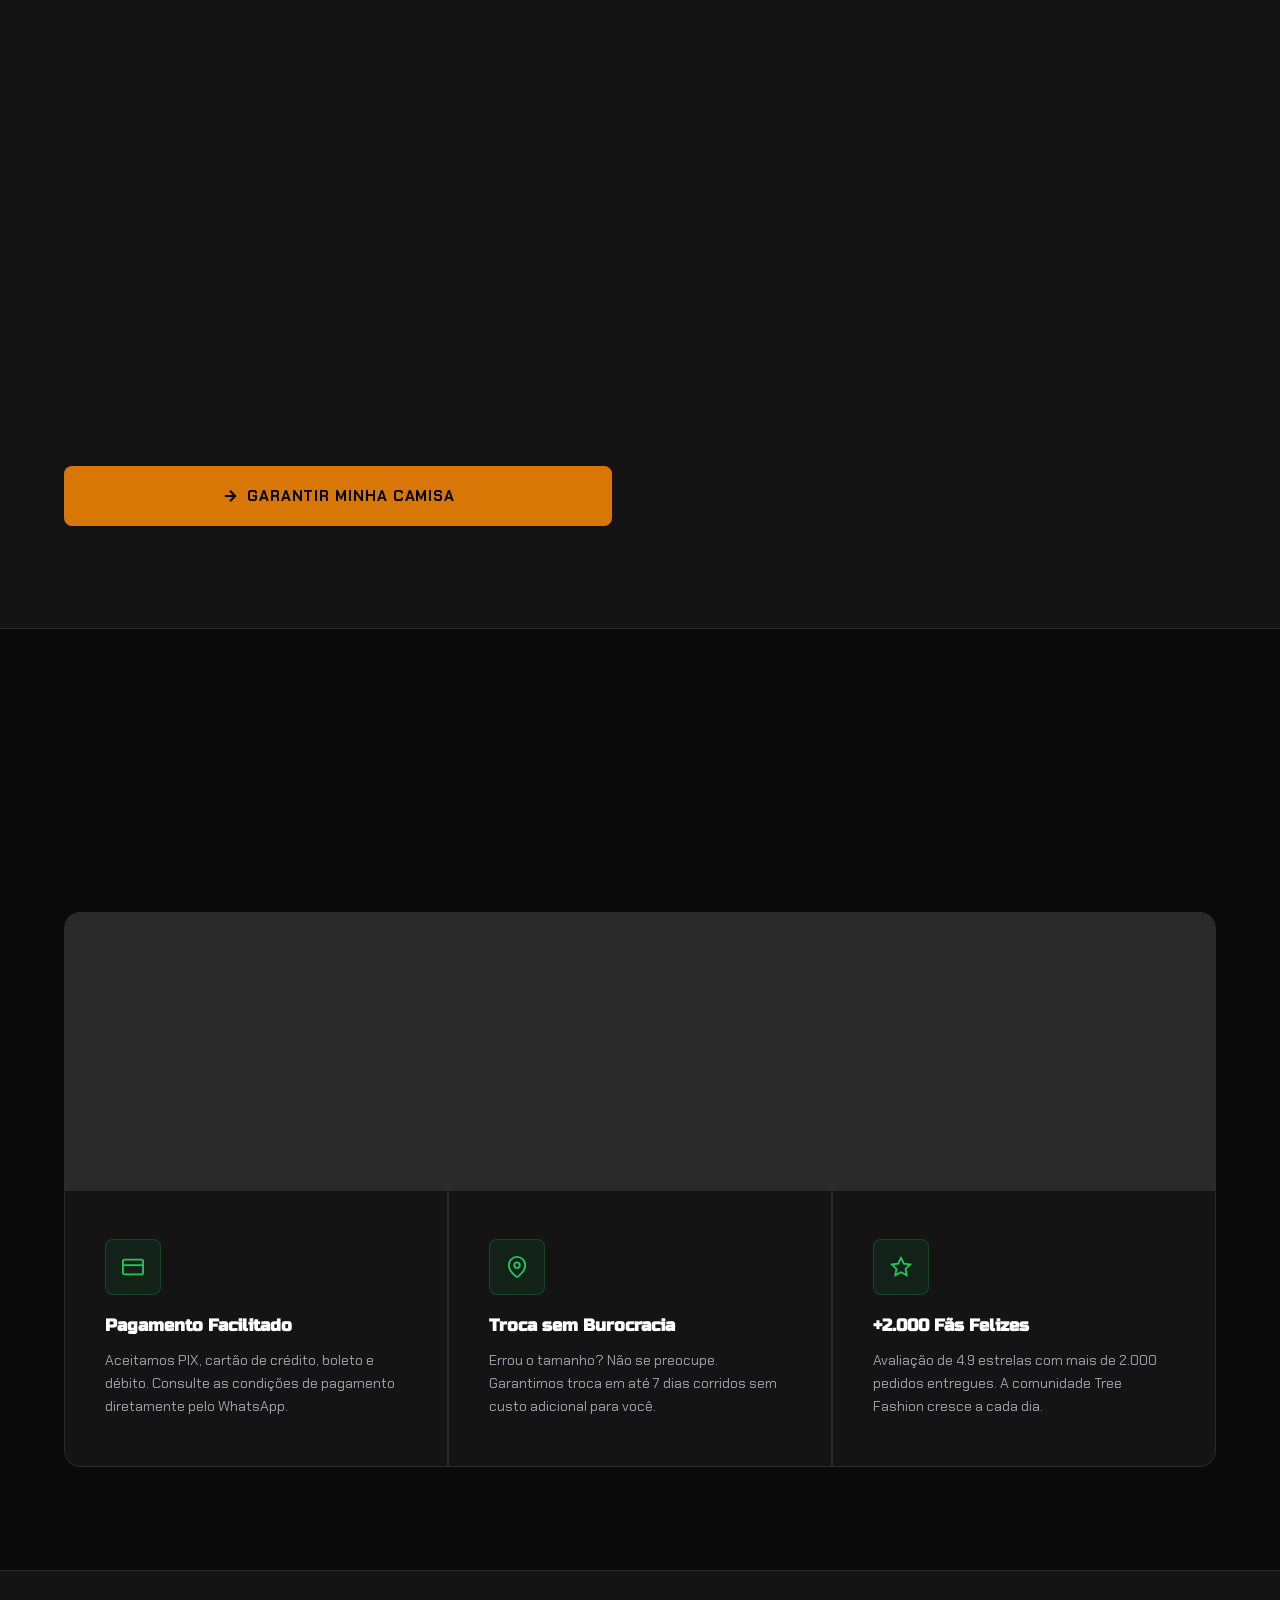
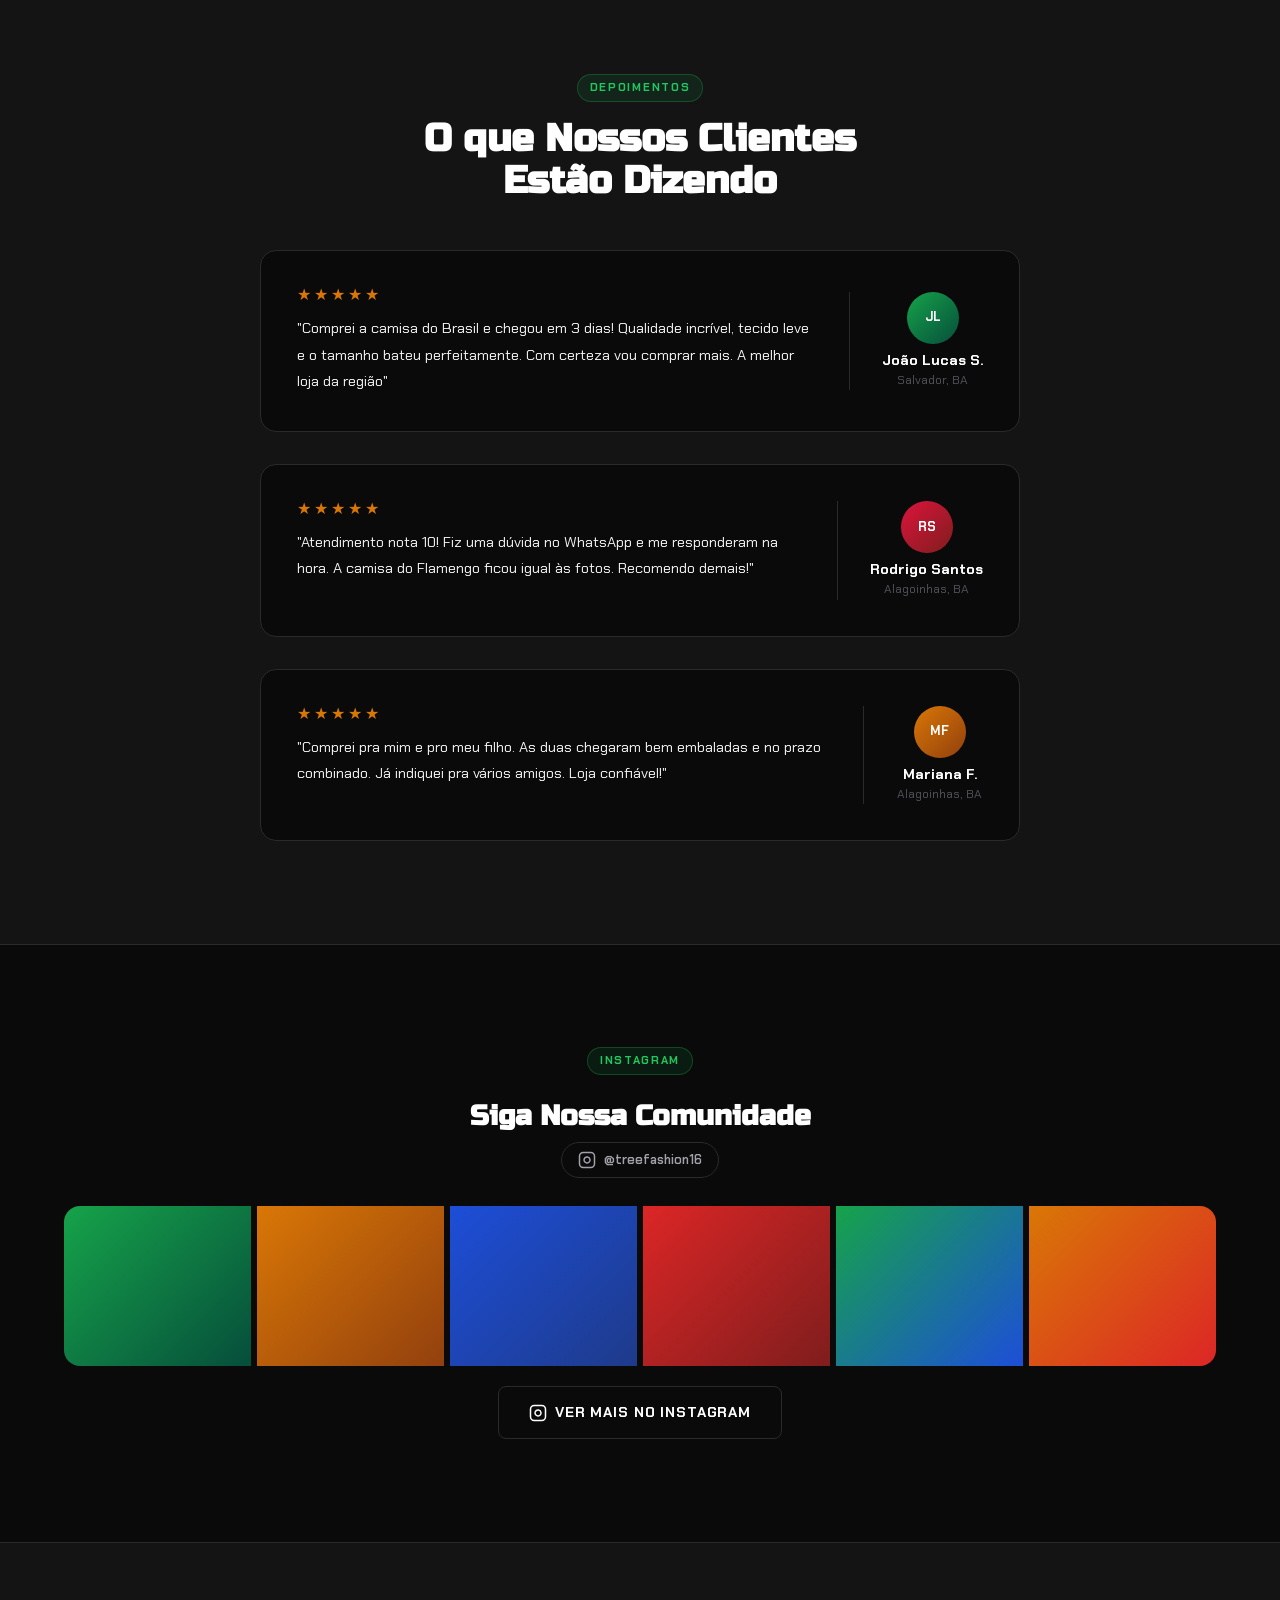
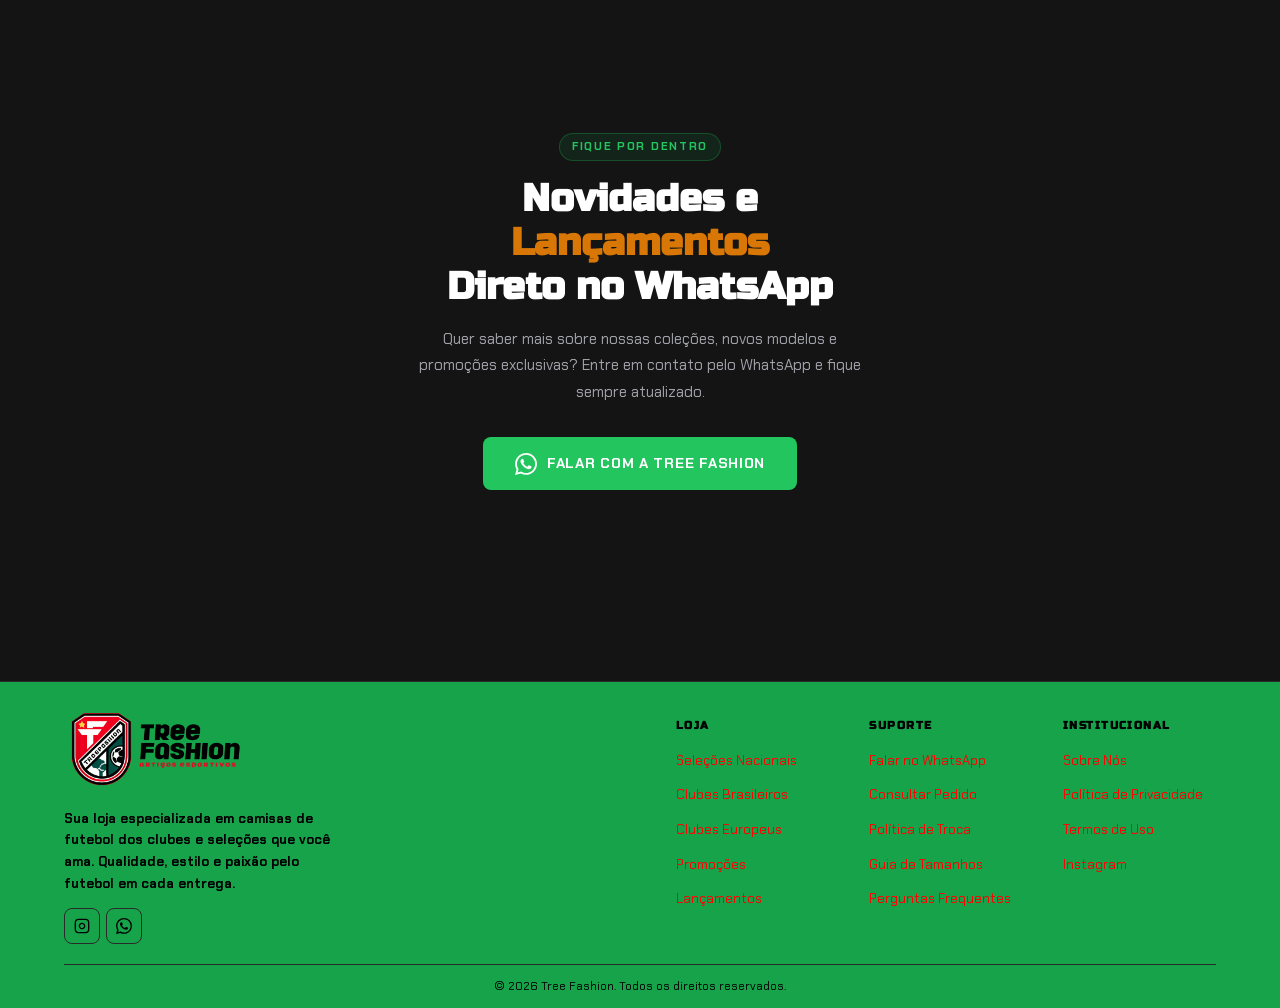
==== commit bec885fb: "Alterações commit" ====
--- a/html/index.html
+++ b/html/index.html
@@ -135,7 +135,7 @@
         </div>
       </div>
 
-      <a href="#" data-action="scroll" data-target="products" class="hcp-cta-btn">
+      <a href="#" data-action="whatsapp" data-msg="Olá, desejo ver a coleção completa do Brasil para a Copa do Mundo." class="hcp-cta-btn">
         <svg width="14" height="14" viewBox="0 0 24 24" fill="none" stroke="currentColor" stroke-width="2.5"><path d="M5 12h14M12 5l7 7-7 7"/></svg>
         Ver Coleção Completa
       </a>
@@ -619,23 +619,16 @@
   </div>
 </section>
 
-<!-- CTA / NEWSLETTER -->
+<!-- CTA / WHATSAPP -->
 <section class="cta-section" aria-labelledby="cta-title">
   <div class="container">
     <div class="cta-inner reveal">
       <div class="section-tag">Fique por dentro</div>
-      <h2 class="cta-title" id="cta-title">Receba os <span>Lançamentos</span><br>em Primeira Mão</h2>
-      <p class="cta-sub">Cadastre seu e-mail e fique por dentro de novos modelos, edições limitadas e promoções exclusivas.</p>
-      <form class="form-row" onsubmit="handleSubscribe(event)" novalidate>
-        <label for="emailInput" class="sr-only">Seu melhor e-mail</label>
-        <input type="email" id="emailInput" class="form-input" placeholder="Seu melhor e-mail" required autocomplete="email">
-        <button type="submit" class="btn btn-primary">Quero Receber</button>
-      </form>
-      <p class="form-disclaimer">Sem spam. Cancele quando quiser. Seus dados estão protegidos.</p>
-      <div class="cta-divider">ou fale diretamente</div>
+      <h2 class="cta-title" id="cta-title">Novidades e <span>Lançamentos</span><br>Direto no WhatsApp</h2>
+      <p class="cta-sub">Quer saber mais sobre nossas coleções, novos modelos e promoções exclusivas? Entre em contato pelo WhatsApp e fique sempre atualizado.</p>
       <a href="#" data-action="whatsapp" class="whatsapp-btn" aria-label="Falar no WhatsApp">
         <svg width="22" height="22" viewBox="0 0 24 24" fill="currentColor"><path d="M17.472 14.382c-.297-.149-1.758-.867-2.03-.967-.273-.099-.471-.148-.67.15-.197.297-.767.966-.94 1.164-.173.199-.347.223-.644.075-.297-.15-1.255-.463-2.39-1.475-.883-.788-1.48-1.761-1.653-2.059-.173-.297-.018-.458.13-.606.134-.133.298-.347.446-.52.149-.174.198-.298.298-.497.099-.198.05-.371-.025-.52-.075-.149-.669-1.612-.916-2.207-.242-.579-.487-.5-.669-.51-.173-.008-.371-.01-.57-.01-.198 0-.52.074-.792.372-.272.297-1.04 1.016-1.04 2.479 0 1.462 1.065 2.875 1.213 3.074.149.198 2.096 3.2 5.077 4.487.709.306 1.262.489 1.694.625.712.227 1.36.195 1.871.118.571-.085 1.758-.719 2.006-1.413.248-.694.248-1.289.173-1.413-.074-.124-.272-.198-.57-.347m-5.421 7.403h-.004a9.87 9.87 0 01-5.031-1.378l-.361-.214-3.741.982.998-3.648-.235-.374a9.86 9.86 0 01-1.51-5.26c.001-5.45 4.436-9.884 9.888-9.884 2.64 0 5.122 1.03 6.988 2.898a9.825 9.825 0 012.893 6.994c-.003 5.45-4.437 9.884-9.885 9.884m8.413-18.297A11.815 11.815 0 0012.05 0C5.495 0 .16 5.335.157 11.892c0 2.096.547 4.142 1.588 5.945L.057 24l6.305-1.654a11.882 11.882 0 005.683 1.448h.005c6.554 0 11.89-5.335 11.893-11.893a11.821 11.821 0 00-3.48-8.413z"/></svg>
-        Chamar no WhatsApp
+        Falar com a Tree Fashion
       </a>
     </div>
   </div>
